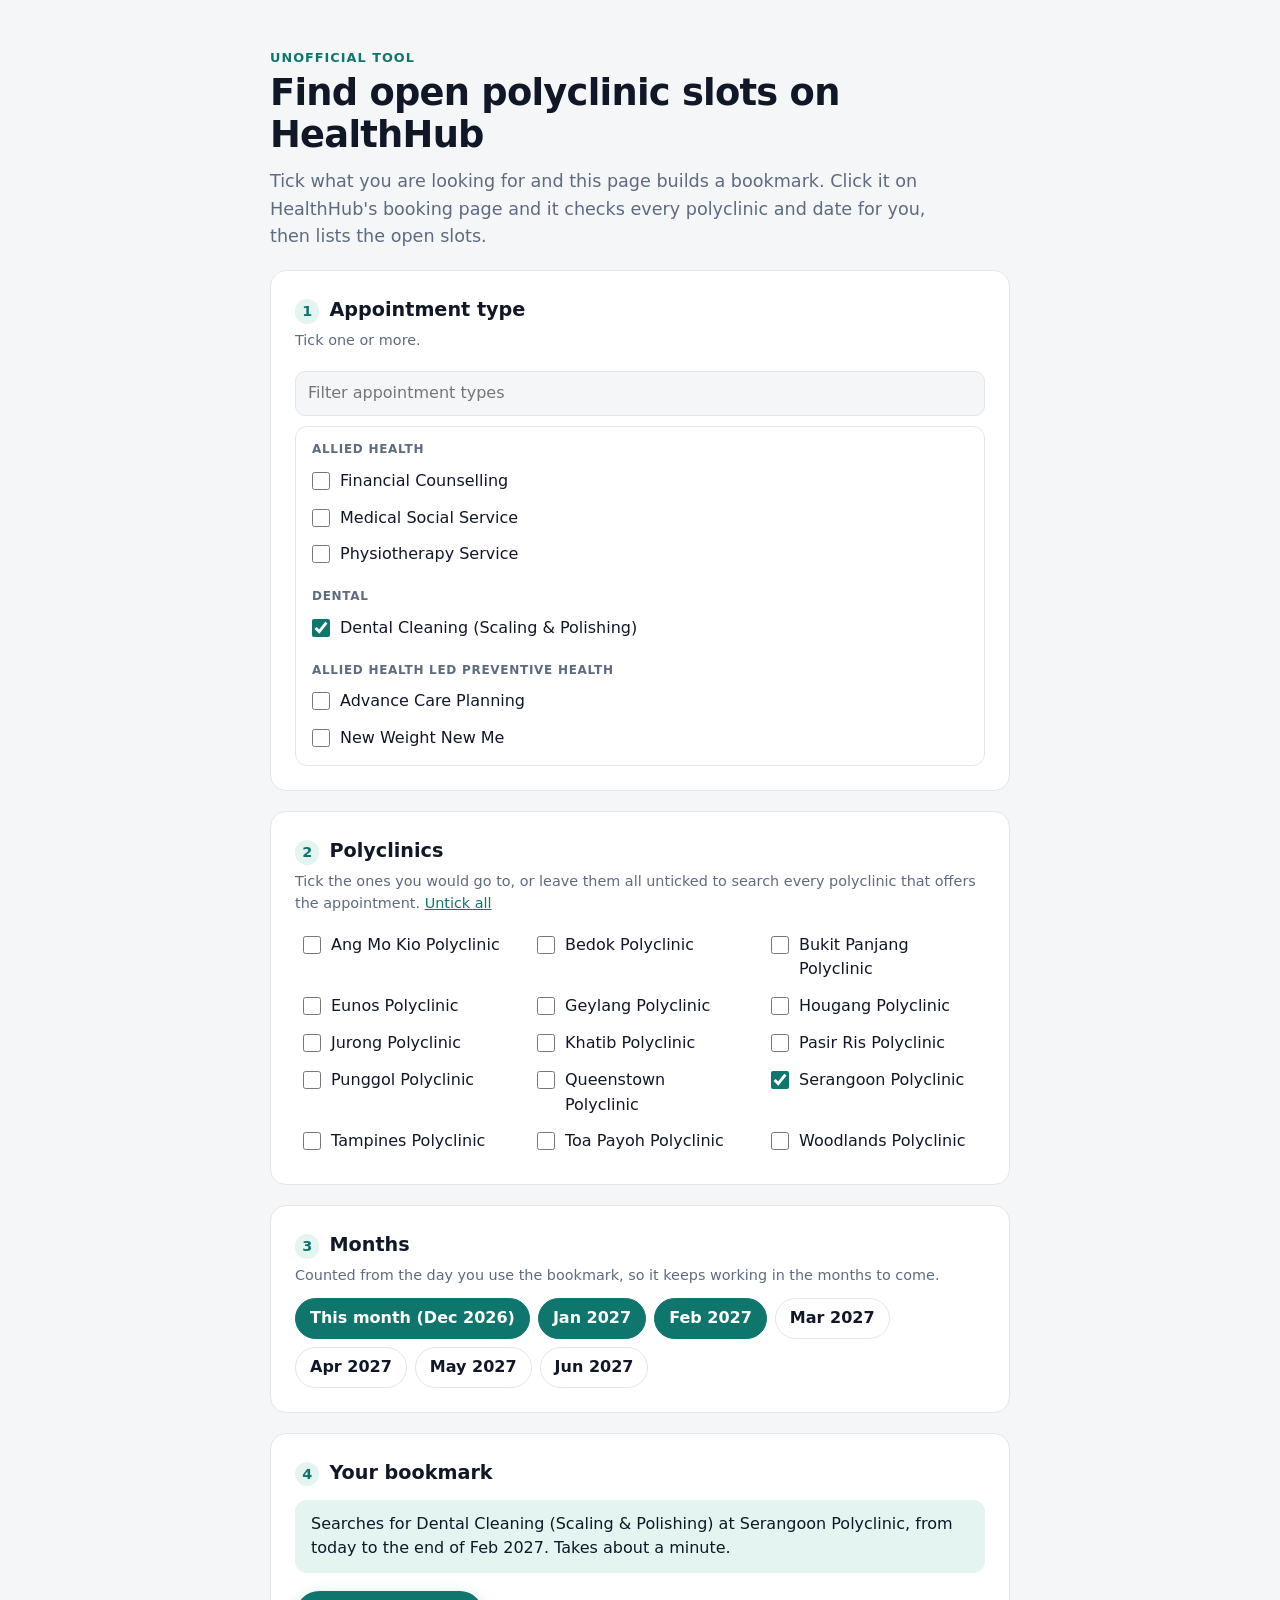
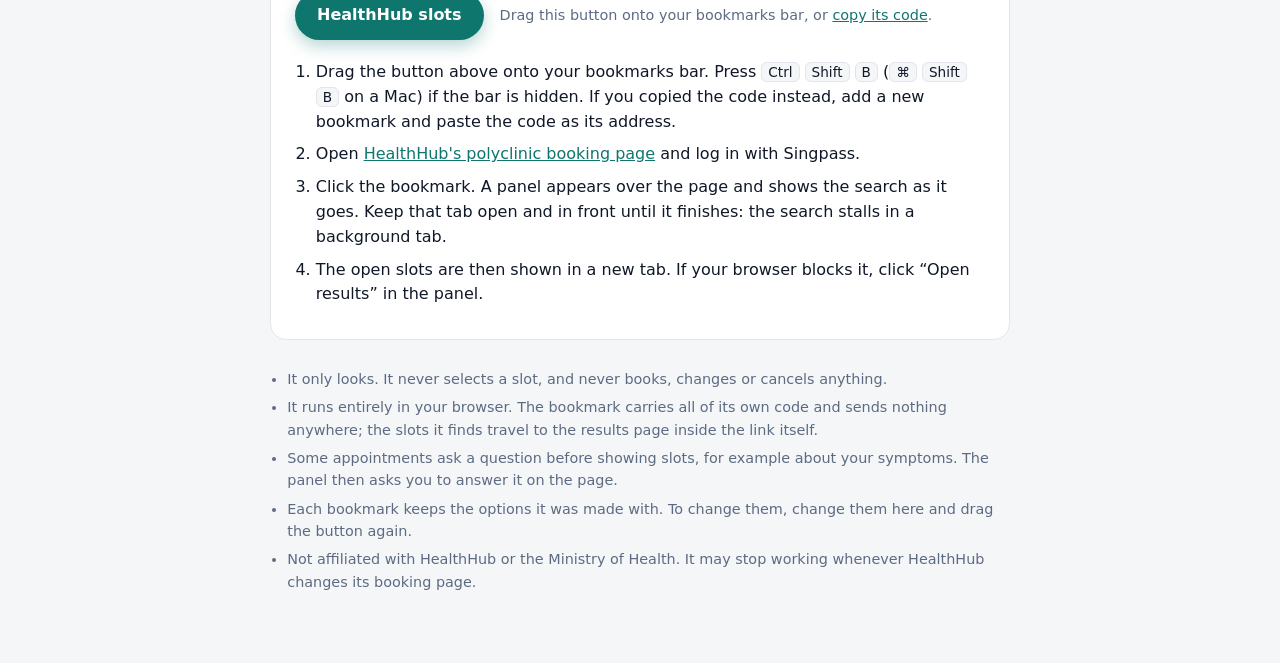
==== docs/index.html @ 545027fa "Add GitHub Pages site that builds a slot-finder bookmarklet The page in docs/ lets you tick appointm" ====
<!doctype html>
<html lang="en">
<head>
  <meta charset="utf-8">
  <meta name="viewport" content="width=device-width, initial-scale=1">
  <title>HealthHub slot finder</title>
  <meta name="description" content="Builds a bookmark that lists every open polyclinic appointment slot on HealthHub for the appointment types, polyclinics and months you pick.">
  <link rel="icon" href="data:image/svg+xml,<svg xmlns='http://www.w3.org/2000/svg' viewBox='0 0 100 100'><text y='.9em' font-size='90'>🗓️</text></svg>">
  <link rel="stylesheet" href="style.css">
</head>
<body>
  <main>
    <header>
      <p class="eyebrow">Unofficial tool</p>
      <h1>Find open polyclinic slots on HealthHub</h1>
      <p class="lede">Tick what you are looking for and this page builds a bookmark. Click it on HealthHub's booking page and it checks every polyclinic and date for you, then lists the open slots.</p>
    </header>

    <div class="steps">
      <section class="card">
        <h2>Appointment type</h2>
        <p class="hint">Tick one or more.</p>
        <input class="filter" id="type-filter" type="search" placeholder="Filter appointment types" aria-label="Filter appointment types">
        <div class="scroll" id="types"></div>
      </section>

      <section class="card">
        <h2>Polyclinics</h2>
        <p class="hint">Tick the ones you would go to, or leave them all unticked to search every polyclinic that offers the appointment.
          <button class="text-button" id="clear-locations" type="button">Untick all</button></p>
        <div class="grid" id="locations"></div>
      </section>

      <section class="card">
        <h2>Months</h2>
        <p class="hint">Counted from the day you use the bookmark, so it keeps working in the months to come.</p>
        <div class="chips" id="months"></div>
      </section>

      <section class="card">
        <h2>Your bookmark</h2>
        <p class="summary" id="summary" aria-live="polite"></p>
        <div class="bookmark">
          <a class="bookmarklet" id="bookmarklet">HealthHub slots</a>
          <span class="hint" id="bookmark-hint">Drag this button onto your bookmarks bar, or
            <button class="text-button" id="copy" type="button">copy its code</button>.</span>
        </div>
        <ol class="how">
          <li>Drag the button above onto your bookmarks bar. Press <kbd>Ctrl</kbd> <kbd>Shift</kbd> <kbd>B</kbd> (<kbd>⌘</kbd> <kbd>Shift</kbd> <kbd>B</kbd> on a Mac) if the bar is hidden. If you copied the code instead, add a new bookmark and paste the code as its address.</li>
          <li>Open <a href="https://eservices.healthhub.sg/appointments/make-new/book-polyclinic" target="_blank" rel="noopener">HealthHub's polyclinic booking page</a> and log in with Singpass.</li>
          <li>Click the bookmark. A panel appears over the page and shows the search as it goes. Keep that tab open and in front until it finishes: the search stalls in a background tab.</li>
          <li>The open slots are then shown in a new tab. If your browser blocks it, click “Open results” in the panel.</li>
        </ol>
      </section>
    </div>

    <section class="notes">
      <ul>
        <li>It only looks. It never selects a slot, and never books, changes or cancels anything.</li>
        <li>It runs entirely in your browser. The bookmark carries all of its own code and sends nothing anywhere; the slots it finds travel to the results page inside the link itself.</li>
        <li>Some appointments ask a question before showing slots, for example about your symptoms. The panel then asks you to answer it on the page.</li>
        <li>Each bookmark keeps the options it was made with. To change them, change them here and drag the button again.</li>
        <li>Not affiliated with HealthHub or the Ministry of Health. It may stop working whenever HealthHub changes its booking page.</li>
      </ul>
    </section>
  </main>

  <script src="options.js"></script>
  <script src="finder.js"></script>
  <script src="app.js"></script>
</body>
</html>
---- docs/style.css ----
:root {
  color-scheme: light dark;
  --bg: #f4f6f8;
  --surface: #fff;
  --text: #101828;
  --muted: #5d6b82;
  --line: #e1e6ed;
  --accent: #0f766e;
  --accent-soft: #e3f4f1;
  --on-accent: #fff;
  --warn-bg: #fef3c7;
  --warn-text: #78350f;
}

@media (prefers-color-scheme: dark) {
  :root {
    --bg: #0d1117;
    --surface: #161b22;
    --text: #e6edf3;
    --muted: #9aa7b8;
    --line: #2b3440;
    --accent: #2dd4bf;
    --accent-soft: #11312e;
    --on-accent: #062a26;
    --warn-bg: #3b2f0b;
    --warn-text: #fde68a;
  }
}

* {
  box-sizing: border-box;
}

[hidden] {
  display: none !important;
}

body {
  margin: 0;
  background: var(--bg);
  color: var(--text);
  font: 16px/1.55 system-ui, -apple-system, "Segoe UI", Roboto, sans-serif;
}

main {
  max-width: 780px;
  margin: 0 auto;
  padding: 48px 20px 64px;
}

a {
  color: var(--accent);
}

h1 {
  margin: 4px 0 12px;
  font-size: clamp(1.7rem, 5vw, 2.3rem);
  line-height: 1.15;
  letter-spacing: -0.02em;
}

h2 {
  margin: 0 0 4px;
  font-size: 1.2rem;
}

h3 {
  margin: 0;
  font-size: 1rem;
}

p {
  margin: 0 0 12px;
}

.eyebrow {
  margin: 0;
  color: var(--accent);
  font-size: 0.8rem;
  font-weight: 700;
  letter-spacing: 0.08em;
  text-transform: uppercase;
}

.eyebrow a {
  text-decoration: none;
}

.lede {
  max-width: 60ch;
  color: var(--muted);
  font-size: 1.1rem;
}

.hint {
  color: var(--muted);
  font-size: 0.9rem;
}

.card {
  margin-top: 20px;
  padding: 24px;
  border: 1px solid var(--line);
  border-radius: 16px;
  background: var(--surface);
}

.notice {
  margin-top: 20px;
  padding: 12px 16px;
  border-radius: 12px;
  background: var(--warn-bg);
  color: var(--warn-text);
  font-weight: 600;
}

/* --- generator ------------------------------------------------------------ */

.steps {
  counter-reset: step;
}

.steps > .card > h2::before {
  counter-increment: step;
  content: counter(step);
  display: inline-grid;
  place-items: center;
  width: 1.7em;
  height: 1.7em;
  margin-right: 10px;
  border-radius: 50%;
  background: var(--accent-soft);
  color: var(--accent);
  font-size: 0.9rem;
}

.filter {
  width: 100%;
  margin: 8px 0 10px;
  padding: 9px 12px;
  border: 1px solid var(--line);
  border-radius: 10px;
  background: var(--bg);
  color: inherit;
  font: inherit;
}

.scroll {
  max-height: 340px;
  overflow-y: auto;
  padding: 0 8px 8px;
  border: 1px solid var(--line);
  border-radius: 12px;
}

.group h3 {
  margin: 14px 8px 4px;
  color: var(--muted);
  font-size: 0.75rem;
  letter-spacing: 0.06em;
  text-transform: uppercase;
}

.grid {
  display: grid;
  grid-template-columns: repeat(auto-fill, minmax(220px, 1fr));
  gap: 0 12px;
  margin-top: 8px;
}

.option {
  display: flex;
  gap: 10px;
  align-items: flex-start;
  padding: 6px 8px;
  border-radius: 8px;
  cursor: pointer;
}

.option:hover {
  background: var(--accent-soft);
}

.option input {
  flex: none;
  width: 18px;
  height: 18px;
  margin: 3px 0 0;
  accent-color: var(--accent);
}

.chips {
  display: flex;
  flex-wrap: wrap;
  gap: 8px;
  margin-top: 12px;
}

.chip {
  padding: 7px 14px;
  border: 1px solid var(--line);
  border-radius: 999px;
  font-weight: 600;
  cursor: pointer;
}

.chip input {
  position: absolute;
  opacity: 0;
}

.chip:has(input:checked) {
  border-color: var(--accent);
  background: var(--accent);
  color: var(--on-accent);
}

.chip:has(input:focus-visible) {
  outline: 2px solid var(--accent);
  outline-offset: 2px;
}

.text-button {
  padding: 0;
  border: 0;
  background: none;
  color: var(--accent);
  font: inherit;
  font-size: 0.9rem;
  text-decoration: underline;
  cursor: pointer;
}

.summary {
  margin: 12px 0 18px;
  padding: 12px 16px;
  border-radius: 12px;
  background: var(--accent-soft);
}

.bookmark {
  display: flex;
  flex-wrap: wrap;
  gap: 12px 16px;
  align-items: center;
}

.bookmarklet {
  padding: 12px 22px;
  border-radius: 999px;
  background: var(--accent);
  color: var(--on-accent);
  font-weight: 700;
  text-decoration: none;
  cursor: grab;
  box-shadow: 0 6px 16px rgb(15 118 110 / 30%);
}

.bookmarklet:not([href]) {
  background: var(--line);
  color: var(--muted);
  box-shadow: none;
  cursor: not-allowed;
}

.how {
  margin: 20px 0 0;
  padding-left: 1.3em;
}

.how li {
  margin-bottom: 8px;
}

kbd {
  padding: 1px 6px;
  border: 1px solid var(--line);
  border-radius: 6px;
  background: var(--bg);
  font: inherit;
  font-size: 0.85em;
}

.notes {
  margin-top: 28px;
  color: var(--muted);
  font-size: 0.9rem;
}

.notes ul {
  margin: 0;
  padding-left: 1.2em;
}

.notes li {
  margin-bottom: 6px;
}

/* --- results -------------------------------------------------------------- */

.clinic {
  margin-top: 20px;
  padding-top: 16px;
  border-top: 1px solid var(--line);
}

.clinic h3 span {
  margin-left: 8px;
  color: var(--muted);
  font-size: 0.85rem;
  font-weight: 400;
}

.day {
  display: grid;
  grid-template-columns: 9.5em 1fr;
  gap: 4px 12px;
  margin-top: 10px;
}

.day time {
  padding-top: 3px;
  font-weight: 600;
}

.times {
  display: flex;
  flex-wrap: wrap;
  gap: 6px;
}

.times span {
  padding: 3px 10px;
  border-radius: 999px;
  background: var(--accent-soft);
  color: var(--accent);
  font-size: 0.9rem;
  font-weight: 600;
  white-space: nowrap;
}

.rest {
  margin: 16px 0 0;
  color: var(--muted);
  font-size: 0.9rem;
}

@media (max-width: 520px) {
  .card {
    padding: 18px;
  }

  .day {
    grid-template-columns: 1fr;
  }
}
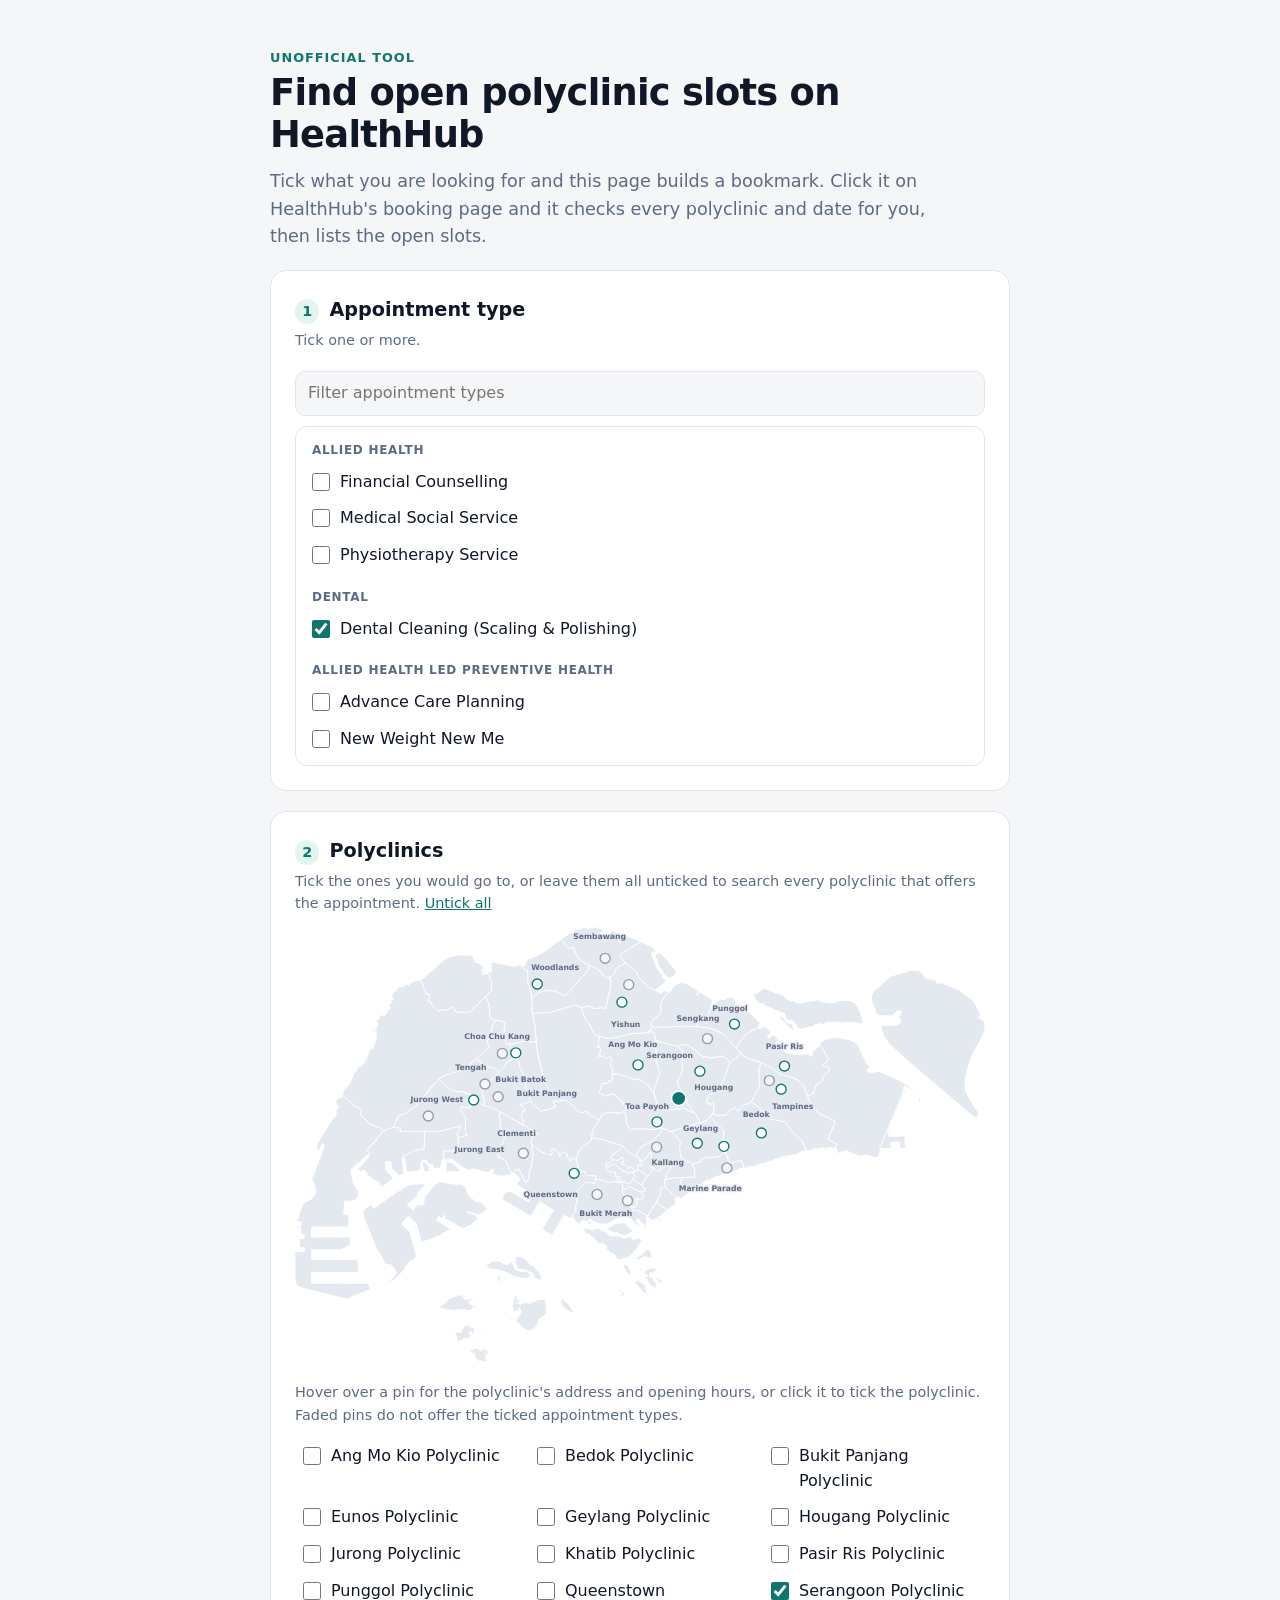
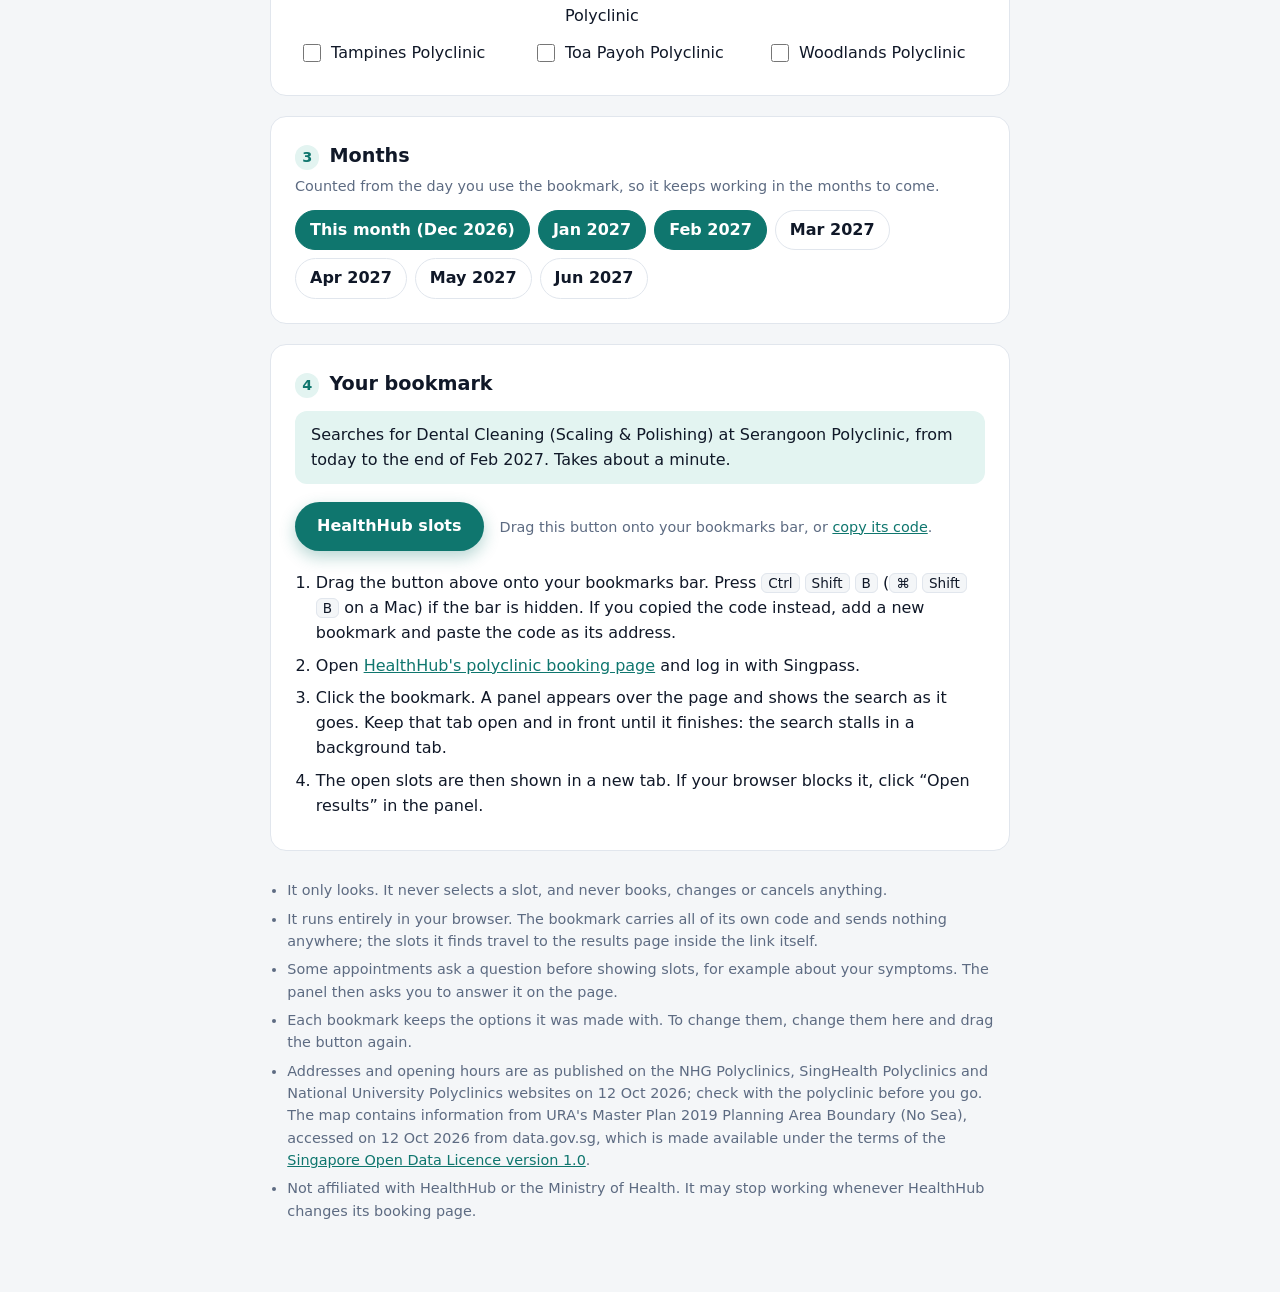
==== commit 5decd727: "Show the polyclinics on a map of Singapore's towns The Polyclinics step now has a map with a pin per" ====
--- a/docs/index.html
+++ b/docs/index.html
@@ -28,6 +28,8 @@
         <h2>Polyclinics</h2>
         <p class="hint">Tick the ones you would go to, or leave them all unticked to search every polyclinic that offers the appointment.
           <button class="text-button" id="clear-locations" type="button">Untick all</button></p>
+        <div class="map" id="map"></div>
+        <p class="hint">Hover over a pin for the polyclinic's address and opening hours, or click it to tick the polyclinic. Faded pins do not offer the ticked appointment types.</p>
         <div class="grid" id="locations"></div>
       </section>
 
@@ -60,12 +62,15 @@
         <li>It runs entirely in your browser. The bookmark carries all of its own code and sends nothing anywhere; the slots it finds travel to the results page inside the link itself.</li>
         <li>Some appointments ask a question before showing slots, for example about your symptoms. The panel then asks you to answer it on the page.</li>
         <li>Each bookmark keeps the options it was made with. To change them, change them here and drag the button again.</li>
+        <li>Addresses and opening hours are as published on the NHG Polyclinics, SingHealth Polyclinics and National University Polyclinics websites on 12 Oct 2026; check with the polyclinic before you go. The map contains information from URA's Master Plan 2019 Planning Area Boundary (No Sea), accessed on 12 Oct 2026 from data.gov.sg, which is made available under the terms of the <a href="https://data.gov.sg/open-data-licence">Singapore Open Data Licence version 1.0</a>.</li>
         <li>Not affiliated with HealthHub or the Ministry of Health. It may stop working whenever HealthHub changes its booking page.</li>
       </ul>
     </section>
   </main>
 
   <script src="options.js"></script>
+  <script src="polyclinics.js"></script>
+  <script src="sgmap.js"></script>
   <script src="finder.js"></script>
   <script src="app.js"></script>
 </body>
--- a/docs/style.css
+++ b/docs/style.css
@@ -7,6 +7,7 @@
   --line: #e1e6ed;
   --accent: #0f766e;
   --accent-soft: #e3f4f1;
+  --land: #e4e9ef;
   --on-accent: #fff;
   --warn-bg: #fef3c7;
   --warn-text: #78350f;
@@ -21,6 +22,7 @@
     --line: #2b3440;
     --accent: #2dd4bf;
     --accent-soft: #11312e;
+    --land: #252d38;
     --on-accent: #062a26;
     --warn-bg: #3b2f0b;
     --warn-text: #fde68a;
@@ -169,6 +171,7 @@
 }
 
 .option {
+  position: relative;
   display: flex;
   gap: 10px;
   align-items: flex-start;
@@ -181,12 +184,155 @@
   background: var(--accent-soft);
 }
 
+.option:has(input:disabled) {
+  color: var(--muted);
+  cursor: default;
+}
+
+/* The "!" beside an option; its label doubles as the tooltip. */
+.info {
+  flex: none;
+  width: 20px;
+  height: 20px;
+  margin-top: 2px;
+  padding: 0;
+  border: 0;
+  border-radius: 50%;
+  background: var(--warn-bg);
+  color: var(--warn-text);
+  font: inherit;
+  font-size: 0.8rem;
+  font-weight: 700;
+  line-height: 20px;
+  cursor: help;
+}
+
+.info::after {
+  content: attr(aria-label);
+  position: absolute;
+  top: 100%;
+  right: 8px;
+  left: 36px;
+  z-index: 1;
+  display: none;
+  padding: 8px 12px;
+  border-radius: 8px;
+  background: var(--text);
+  color: var(--surface);
+  font-size: 0.85rem;
+  font-weight: 400;
+  line-height: 1.4;
+  text-align: left;
+}
+
+.info:hover::after,
+.info:focus::after {
+  display: block;
+}
+
 .option input {
   flex: none;
   width: 18px;
   height: 18px;
   margin: 3px 0 0;
   accent-color: var(--accent);
+}
+
+.map {
+  position: relative;
+  margin: 12px 0 8px;
+}
+
+.map svg {
+  display: block;
+  width: 100%;
+  height: auto;
+}
+
+.towns path {
+  fill: var(--land);
+  stroke: var(--surface);
+  stroke-linejoin: round;
+}
+
+.towns path.current {
+  fill: color-mix(in srgb, var(--accent) 30%, var(--land));
+}
+
+.town-names text {
+  fill: var(--muted);
+  font-size: 8.5px;
+  font-weight: 600;
+  text-anchor: middle;
+  paint-order: stroke;
+  stroke: var(--land);
+  stroke-width: 2.5px;
+  pointer-events: none;
+}
+
+.pin {
+  r: 5.5px;
+  fill: var(--surface);
+  stroke: var(--muted);
+  stroke-width: 1.5;
+  opacity: 0.6;
+  outline: none;
+}
+
+.pin.offered {
+  stroke: var(--accent);
+  opacity: 1;
+  cursor: pointer;
+}
+
+.pin.ticked {
+  r: 8px;
+  fill: var(--accent);
+  stroke: var(--surface);
+  stroke-width: 2;
+}
+
+.pin:hover,
+.pin:focus-visible {
+  stroke: var(--text);
+  stroke-width: 2.5;
+}
+
+.map-details {
+  --shift-x: -50%;
+  --shift-y: calc(-100% - 14px);
+  position: absolute;
+  top: var(--pin-y);
+  left: var(--pin-x);
+  z-index: 2;
+  display: grid;
+  gap: 2px;
+  width: max-content;
+  max-width: min(300px, 78vw);
+  padding: 10px 12px;
+  border-radius: 10px;
+  background: var(--text);
+  color: var(--surface);
+  font-size: 0.82rem;
+  line-height: 1.35;
+  pointer-events: none;
+  transform: translate(var(--shift-x), var(--shift-y));
+}
+
+.map-details.opens-right {
+  --shift-x: -16px;
+}
+
+.map-details.opens-left {
+  --shift-x: calc(-100% + 16px);
+}
+
+.map-details.opens-down {
+  --shift-y: 14px;
+}
+
+.map-details strong {
+  font-size: 0.9rem;
 }
 
 .chips {
@@ -346,6 +492,23 @@
 }
 
 @media (max-width: 520px) {
+  .town-names {
+    display: none;
+  }
+
+  .map-details[class] {
+    --shift-x: -50%;
+    left: 50%;
+  }
+
+  .pin {
+    r: 8px;
+  }
+
+  .pin.ticked {
+    r: 12px;
+  }
+
   .card {
     padding: 18px;
   }
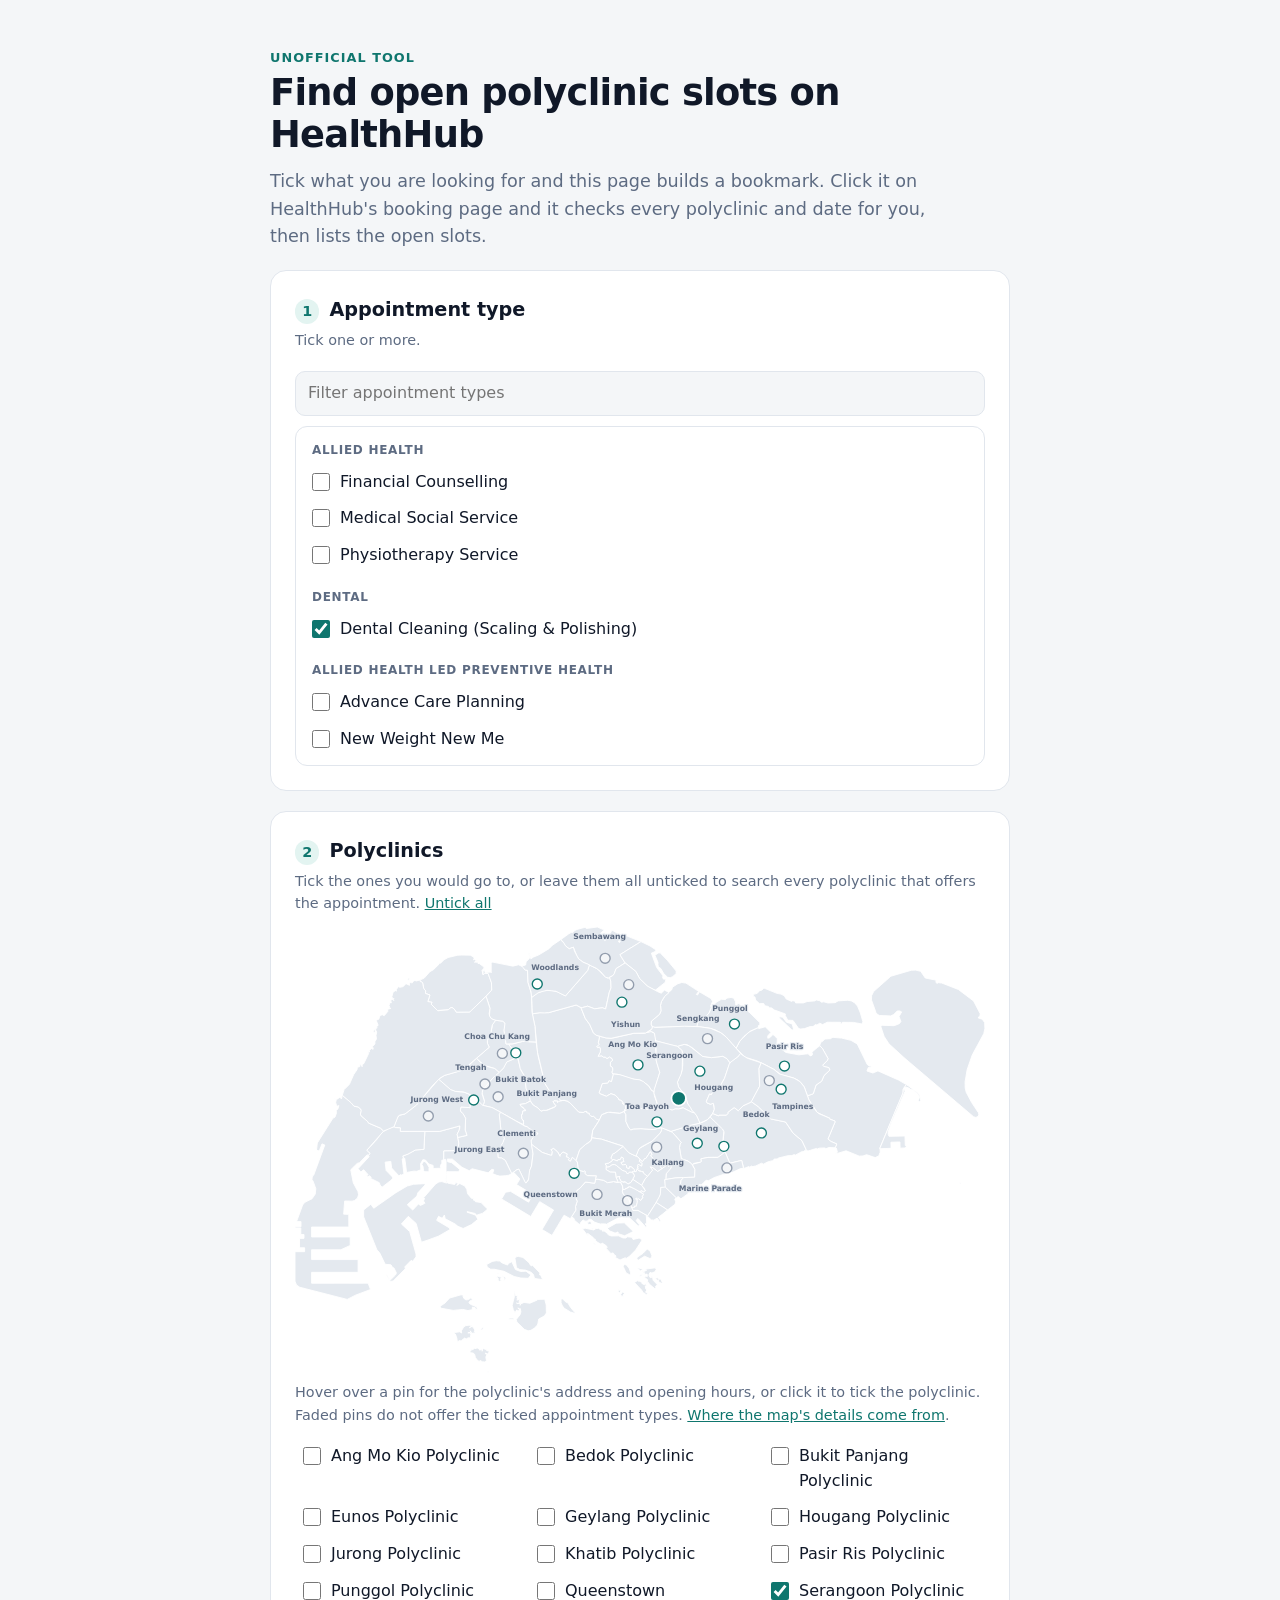
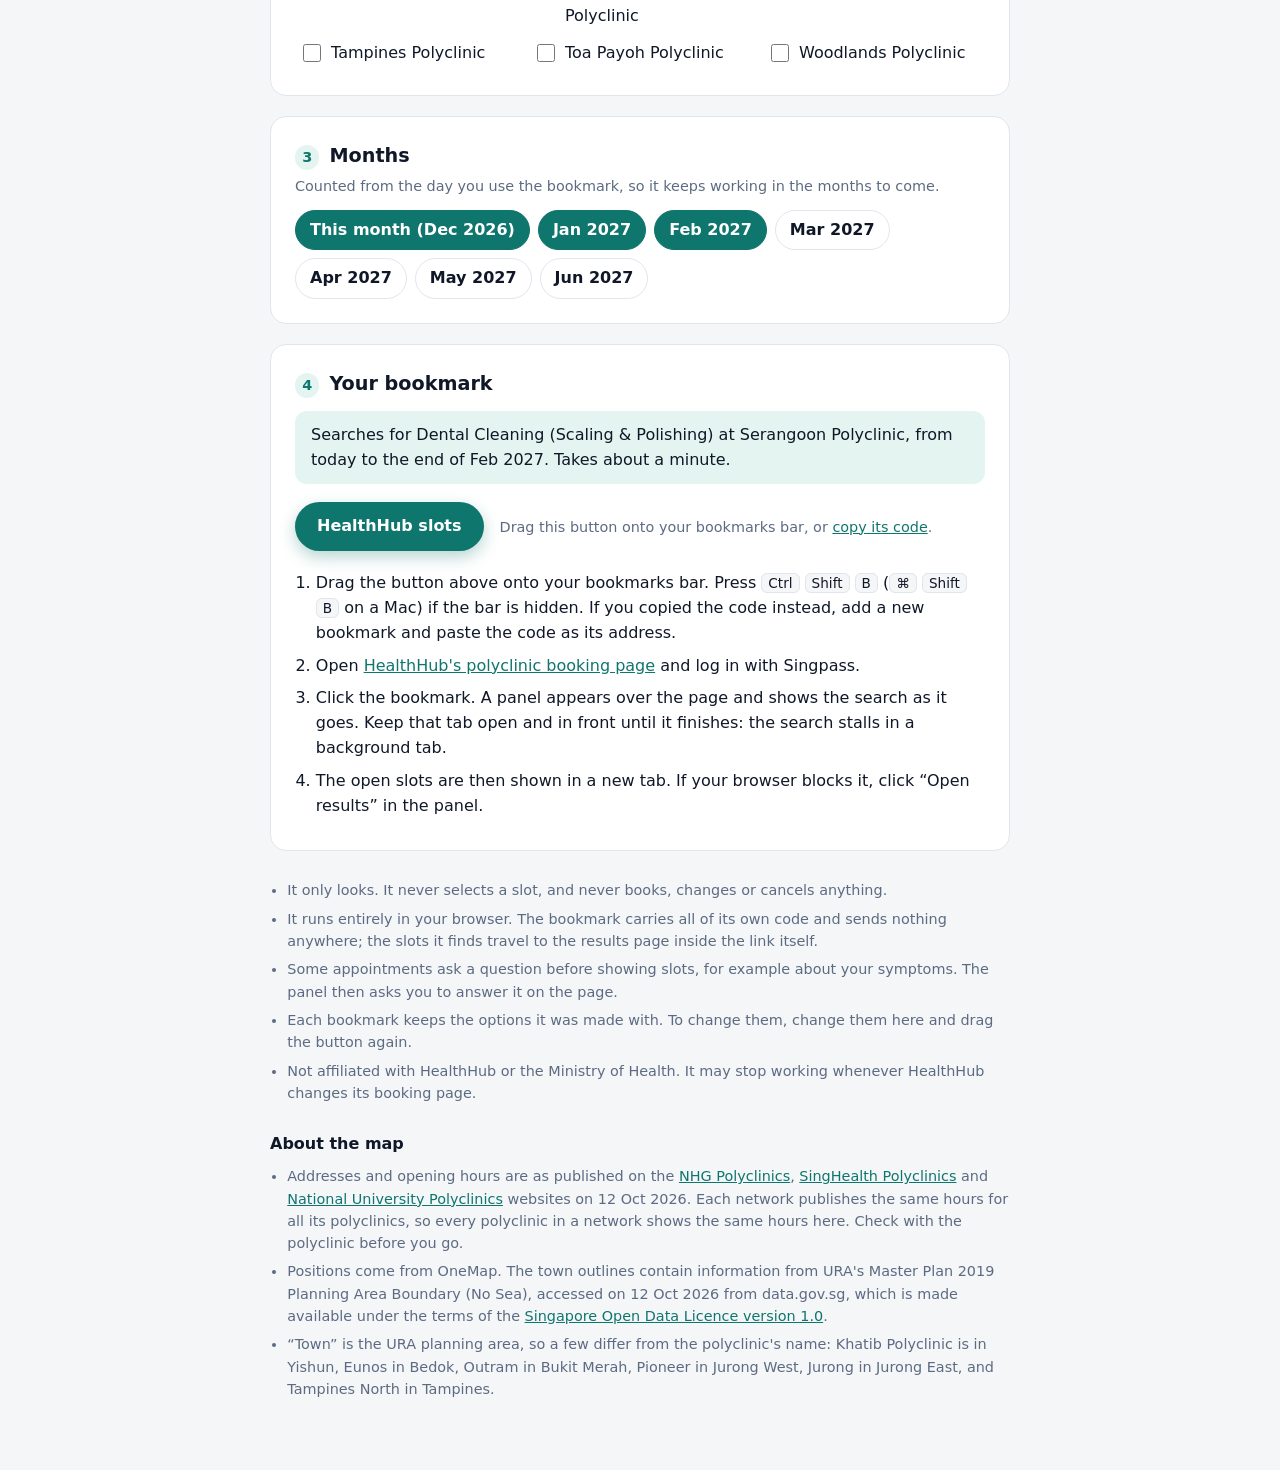
==== commit 6660e713: "Give the map's sources their own section and link to it from the map Co-Authored-By: Claude Opus 5.5" ====
--- a/docs/index.html
+++ b/docs/index.html
@@ -29,7 +29,7 @@
         <p class="hint">Tick the ones you would go to, or leave them all unticked to search every polyclinic that offers the appointment.
           <button class="text-button" id="clear-locations" type="button">Untick all</button></p>
         <div class="map" id="map"></div>
-        <p class="hint">Hover over a pin for the polyclinic's address and opening hours, or click it to tick the polyclinic. Faded pins do not offer the ticked appointment types.</p>
+        <p class="hint">Hover over a pin for the polyclinic's address and opening hours, or click it to tick the polyclinic. Faded pins do not offer the ticked appointment types. <a href="#map-notes">Where the map's details come from</a>.</p>
         <div class="grid" id="locations"></div>
       </section>
 
@@ -62,8 +62,16 @@
         <li>It runs entirely in your browser. The bookmark carries all of its own code and sends nothing anywhere; the slots it finds travel to the results page inside the link itself.</li>
         <li>Some appointments ask a question before showing slots, for example about your symptoms. The panel then asks you to answer it on the page.</li>
         <li>Each bookmark keeps the options it was made with. To change them, change them here and drag the button again.</li>
-        <li>Addresses and opening hours are as published on the NHG Polyclinics, SingHealth Polyclinics and National University Polyclinics websites on 12 Oct 2026; check with the polyclinic before you go. The map contains information from URA's Master Plan 2019 Planning Area Boundary (No Sea), accessed on 12 Oct 2026 from data.gov.sg, which is made available under the terms of the <a href="https://data.gov.sg/open-data-licence">Singapore Open Data Licence version 1.0</a>.</li>
         <li>Not affiliated with HealthHub or the Ministry of Health. It may stop working whenever HealthHub changes its booking page.</li>
+      </ul>
+    </section>
+
+    <section class="notes" id="map-notes">
+      <h2>About the map</h2>
+      <ul>
+        <li>Addresses and opening hours are as published on the <a href="https://www.nhghealth.com.sg/" target="_blank" rel="noopener">NHG Polyclinics</a>, <a href="https://polyclinic.singhealth.com.sg/our-polyclinics" target="_blank" rel="noopener">SingHealth Polyclinics</a> and <a href="https://www.nup.com.sg/our-clinics" target="_blank" rel="noopener">National University Polyclinics</a> websites on 12 Oct 2026. Each network publishes the same hours for all its polyclinics, so every polyclinic in a network shows the same hours here. Check with the polyclinic before you go.</li>
+        <li>Positions come from OneMap. The town outlines contain information from URA's Master Plan 2019 Planning Area Boundary (No Sea), accessed on 12 Oct 2026 from data.gov.sg, which is made available under the terms of the <a href="https://data.gov.sg/open-data-licence" target="_blank" rel="noopener">Singapore Open Data Licence version 1.0</a>.</li>
+        <li>“Town” is the URA planning area, so a few differ from the polyclinic's name: Khatib Polyclinic is in Yishun, Eunos in Bedok, Outram in Bukit Merah, Pioneer in Jurong West, Jurong in Jurong East, and Tampines North in Tampines.</li>
       </ul>
     </section>
   </main>
--- a/docs/style.css
+++ b/docs/style.css
@@ -433,6 +433,12 @@
   font-size: 0.9rem;
 }
 
+.notes h2 {
+  margin-bottom: 8px;
+  color: var(--text);
+  font-size: 1rem;
+}
+
 .notes ul {
   margin: 0;
   padding-left: 1.2em;
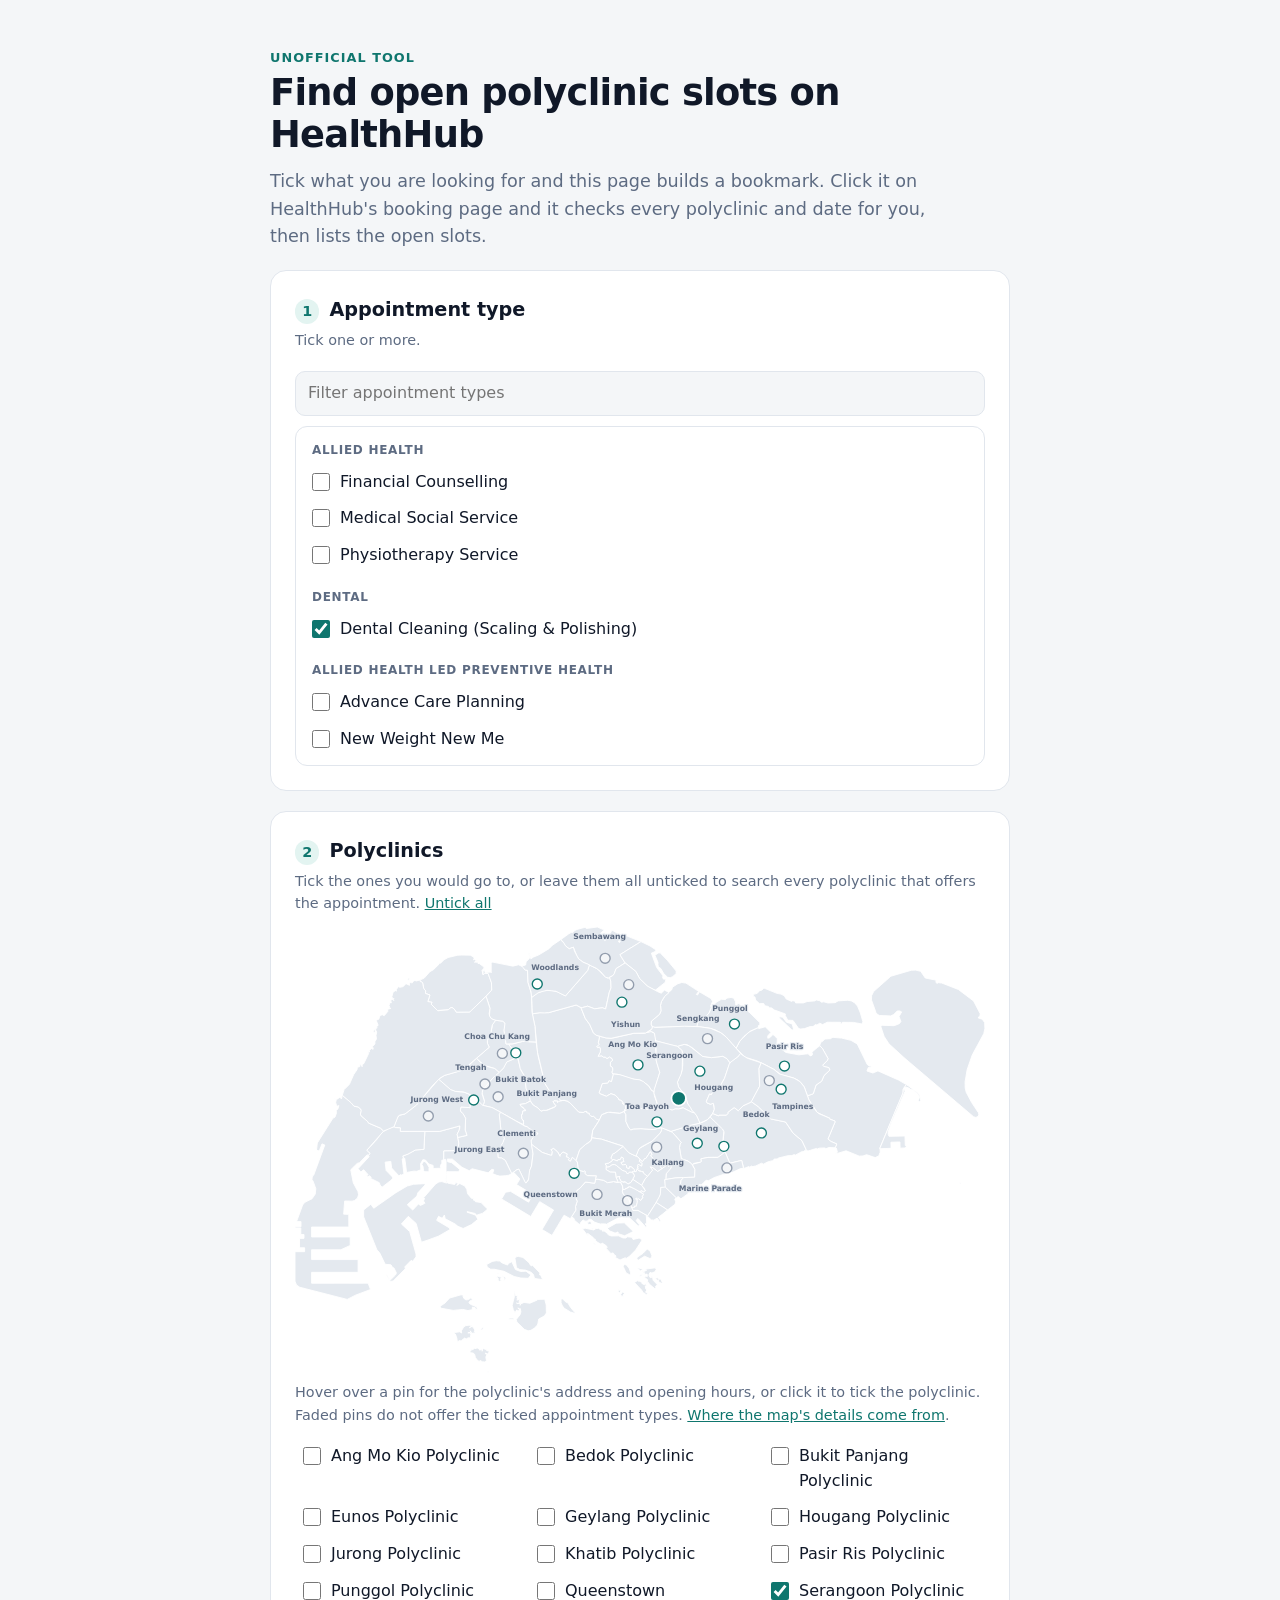
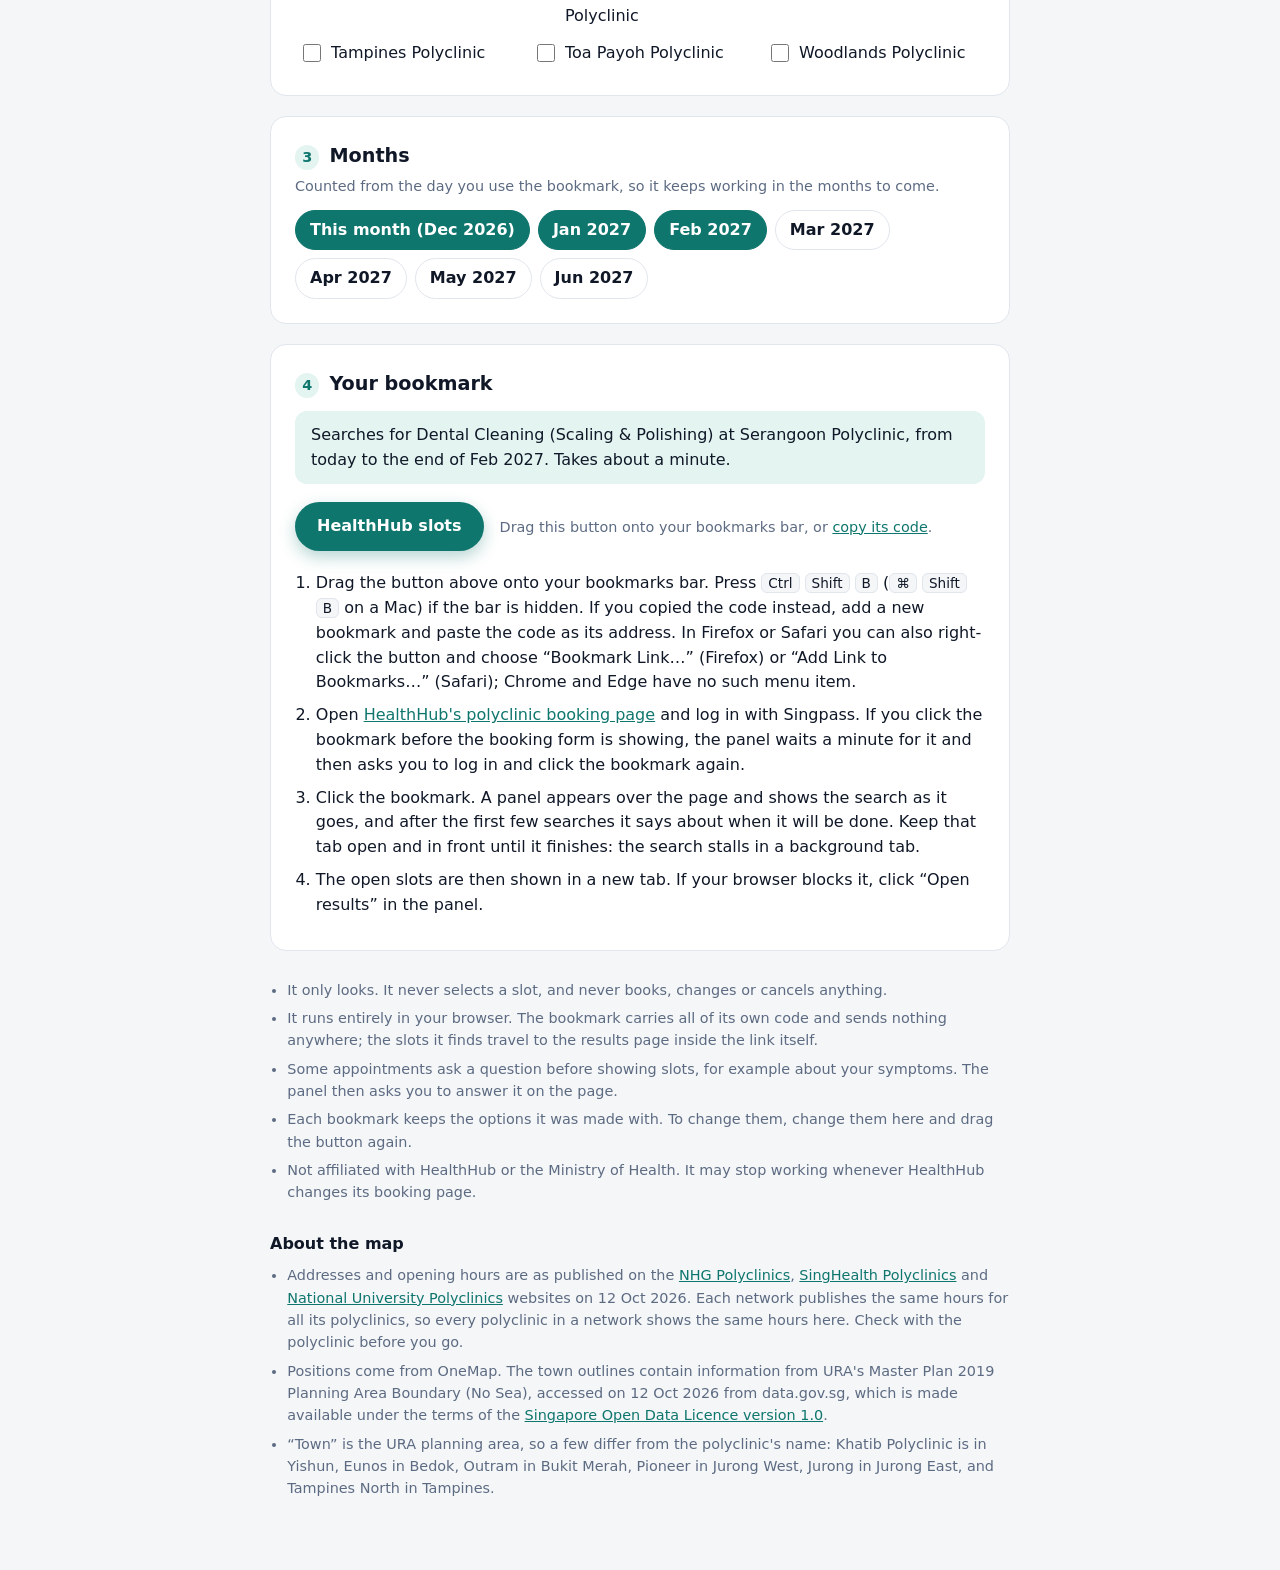
==== commit b6c71082: "Estimate the finishing time, wait a minute for the login, add a README After the first three slot se" ====
--- a/docs/index.html
+++ b/docs/index.html
@@ -48,9 +48,9 @@
             <button class="text-button" id="copy" type="button">copy its code</button>.</span>
         </div>
         <ol class="how">
-          <li>Drag the button above onto your bookmarks bar. Press <kbd>Ctrl</kbd> <kbd>Shift</kbd> <kbd>B</kbd> (<kbd>⌘</kbd> <kbd>Shift</kbd> <kbd>B</kbd> on a Mac) if the bar is hidden. If you copied the code instead, add a new bookmark and paste the code as its address.</li>
-          <li>Open <a href="https://eservices.healthhub.sg/appointments/make-new/book-polyclinic" target="_blank" rel="noopener">HealthHub's polyclinic booking page</a> and log in with Singpass.</li>
-          <li>Click the bookmark. A panel appears over the page and shows the search as it goes. Keep that tab open and in front until it finishes: the search stalls in a background tab.</li>
+          <li>Drag the button above onto your bookmarks bar. Press <kbd>Ctrl</kbd> <kbd>Shift</kbd> <kbd>B</kbd> (<kbd>⌘</kbd> <kbd>Shift</kbd> <kbd>B</kbd> on a Mac) if the bar is hidden. If you copied the code instead, add a new bookmark and paste the code as its address. In Firefox or Safari you can also right-click the button and choose “Bookmark Link…” (Firefox) or “Add Link to Bookmarks…” (Safari); Chrome and Edge have no such menu item.</li>
+          <li>Open <a href="https://eservices.healthhub.sg/appointments/make-new/book-polyclinic" target="_blank" rel="noopener">HealthHub's polyclinic booking page</a> and log in with Singpass. If you click the bookmark before the booking form is showing, the panel waits a minute for it and then asks you to log in and click the bookmark again.</li>
+          <li>Click the bookmark. A panel appears over the page and shows the search as it goes, and after the first few searches it says about when it will be done. Keep that tab open and in front until it finishes: the search stalls in a background tab.</li>
           <li>The open slots are then shown in a new tab. If your browser blocks it, click “Open results” in the panel.</li>
         </ol>
       </section>
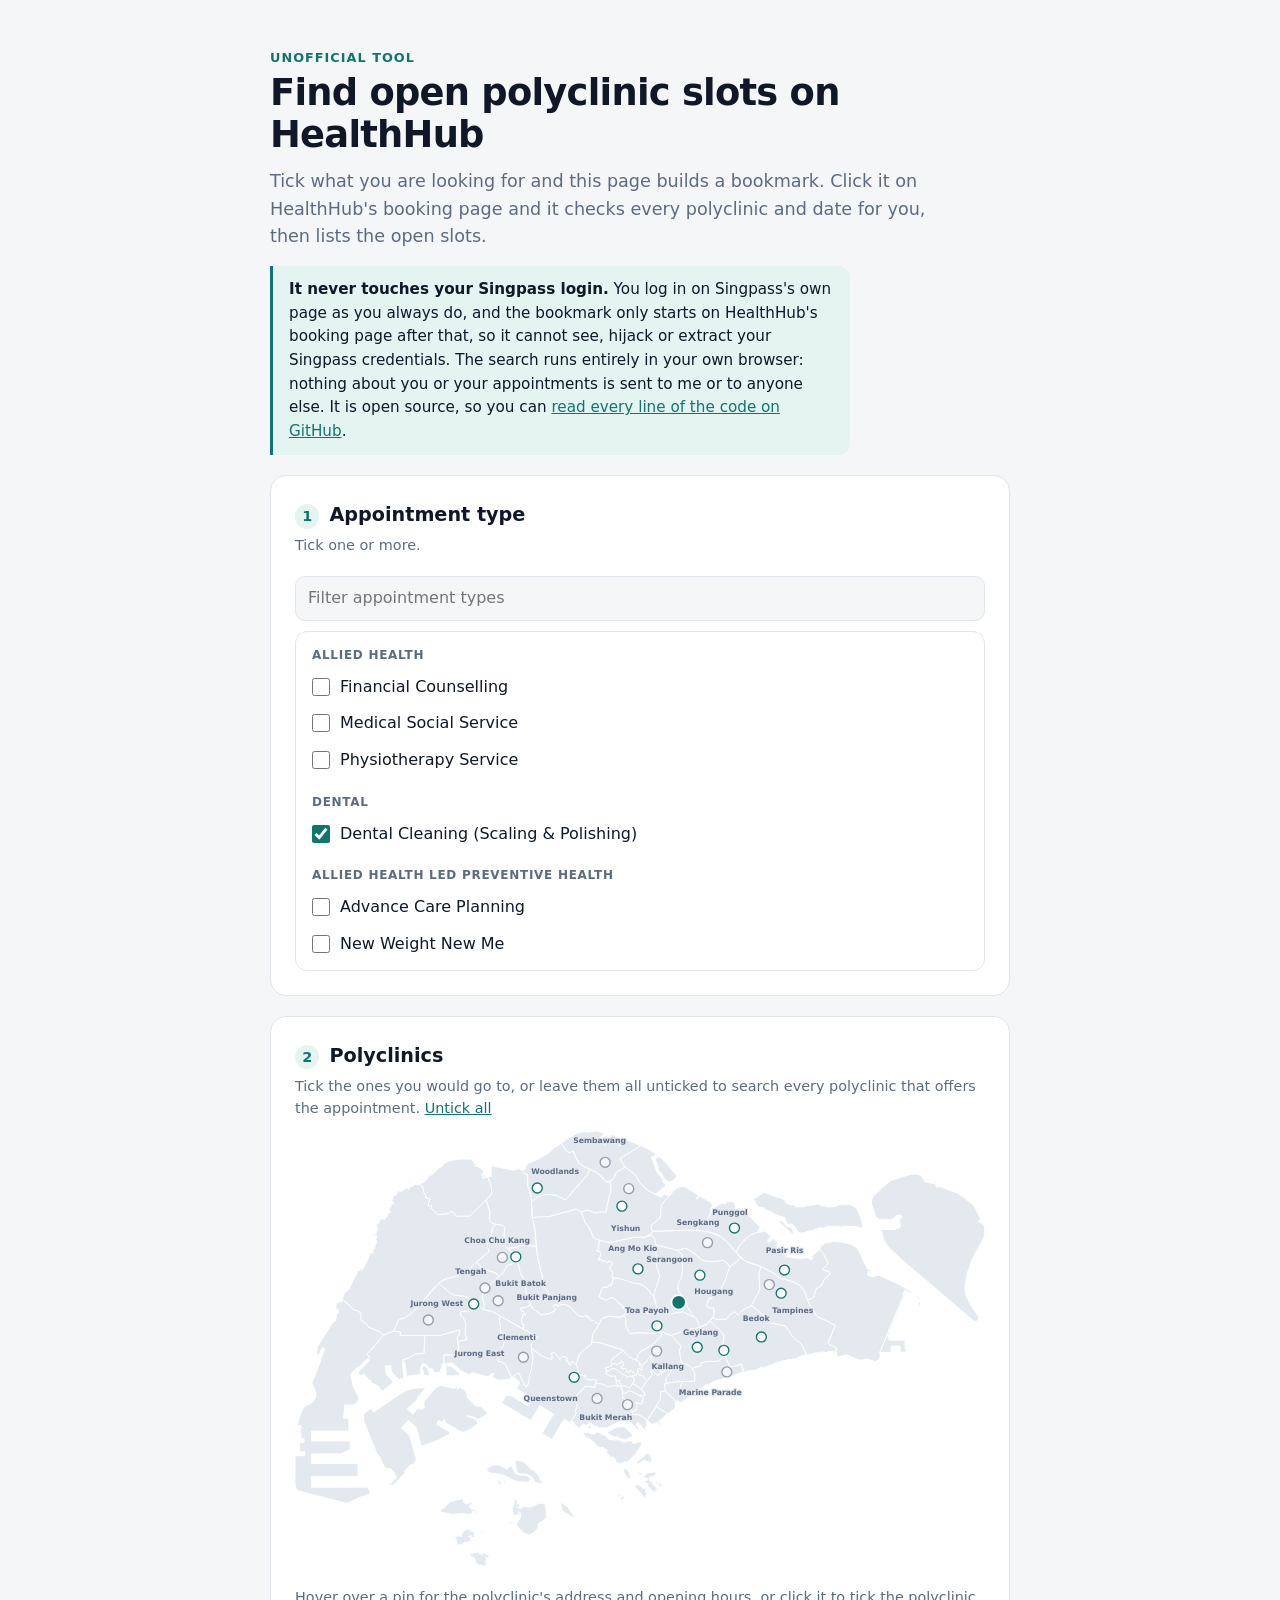
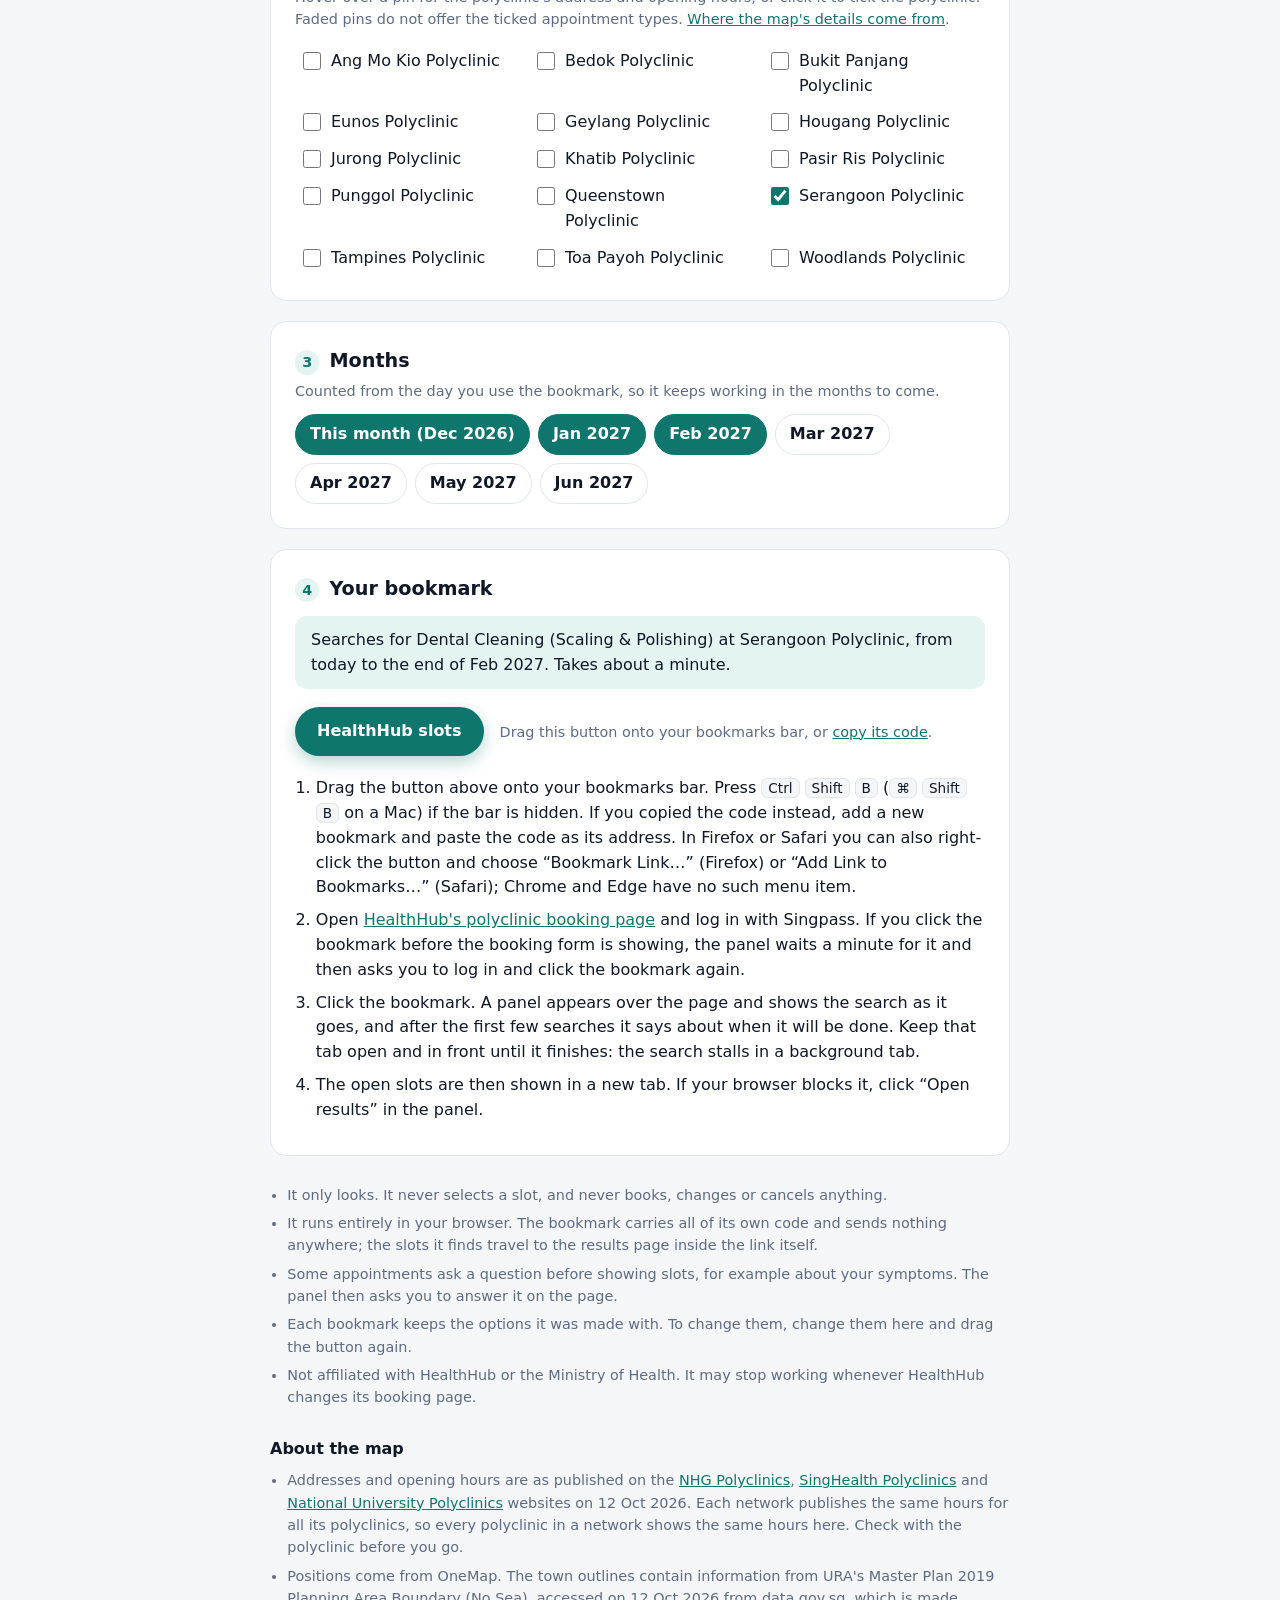
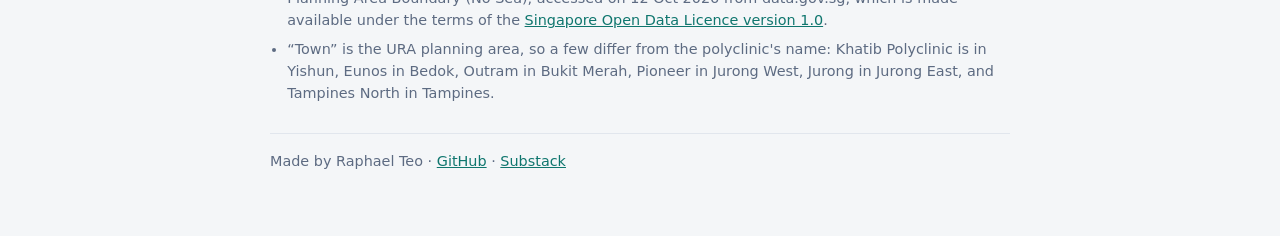
==== commit 7152718d: "Reassure about Singpass in the header, link to GitHub and Substack Co-Authored-By: Claude Opus 5.5 <" ====
--- a/docs/index.html
+++ b/docs/index.html
@@ -14,6 +14,7 @@
       <p class="eyebrow">Unofficial tool</p>
       <h1>Find open polyclinic slots on HealthHub</h1>
       <p class="lede">Tick what you are looking for and this page builds a bookmark. Click it on HealthHub's booking page and it checks every polyclinic and date for you, then lists the open slots.</p>
+      <p class="assurance"><strong>It never touches your Singpass login.</strong> You log in on Singpass's own page as you always do, and the bookmark only starts on HealthHub's booking page after that, so it cannot see, hijack or extract your Singpass credentials. The search runs entirely in your own browser: nothing about you or your appointments is sent to me or to anyone else. It is open source, so you can <a href="https://github.com/RaphaelTeo/healthhub-appt-finder" target="_blank" rel="noopener">read every line of the code on GitHub</a>.</p>
     </header>
 
     <div class="steps">
@@ -74,6 +75,12 @@
         <li>“Town” is the URA planning area, so a few differ from the polyclinic's name: Khatib Polyclinic is in Yishun, Eunos in Bedok, Outram in Bukit Merah, Pioneer in Jurong West, Jurong in Jurong East, and Tampines North in Tampines.</li>
       </ul>
     </section>
+
+    <footer>
+      Made by Raphael Teo ·
+      <a href="https://github.com/RaphaelTeo" target="_blank" rel="noopener">GitHub</a> ·
+      <a href="https://raphaelteo.substack.com/" target="_blank" rel="noopener">Substack</a>
+    </footer>
   </main>
 
   <script src="options.js"></script>
--- a/docs/style.css
+++ b/docs/style.css
@@ -92,6 +92,16 @@
   max-width: 60ch;
   color: var(--muted);
   font-size: 1.1rem;
+}
+
+.assurance {
+  max-width: 60ch;
+  margin-top: 16px;
+  padding: 12px 16px;
+  border-left: 3px solid var(--accent);
+  border-radius: 0 12px 12px 0;
+  background: var(--accent-soft);
+  font-size: 0.95rem;
 }
 
 .hint {
@@ -448,6 +458,14 @@
   margin-bottom: 6px;
 }
 
+footer {
+  margin-top: 28px;
+  padding-top: 16px;
+  border-top: 1px solid var(--line);
+  color: var(--muted);
+  font-size: 0.9rem;
+}
+
 /* --- results -------------------------------------------------------------- */
 
 .clinic {
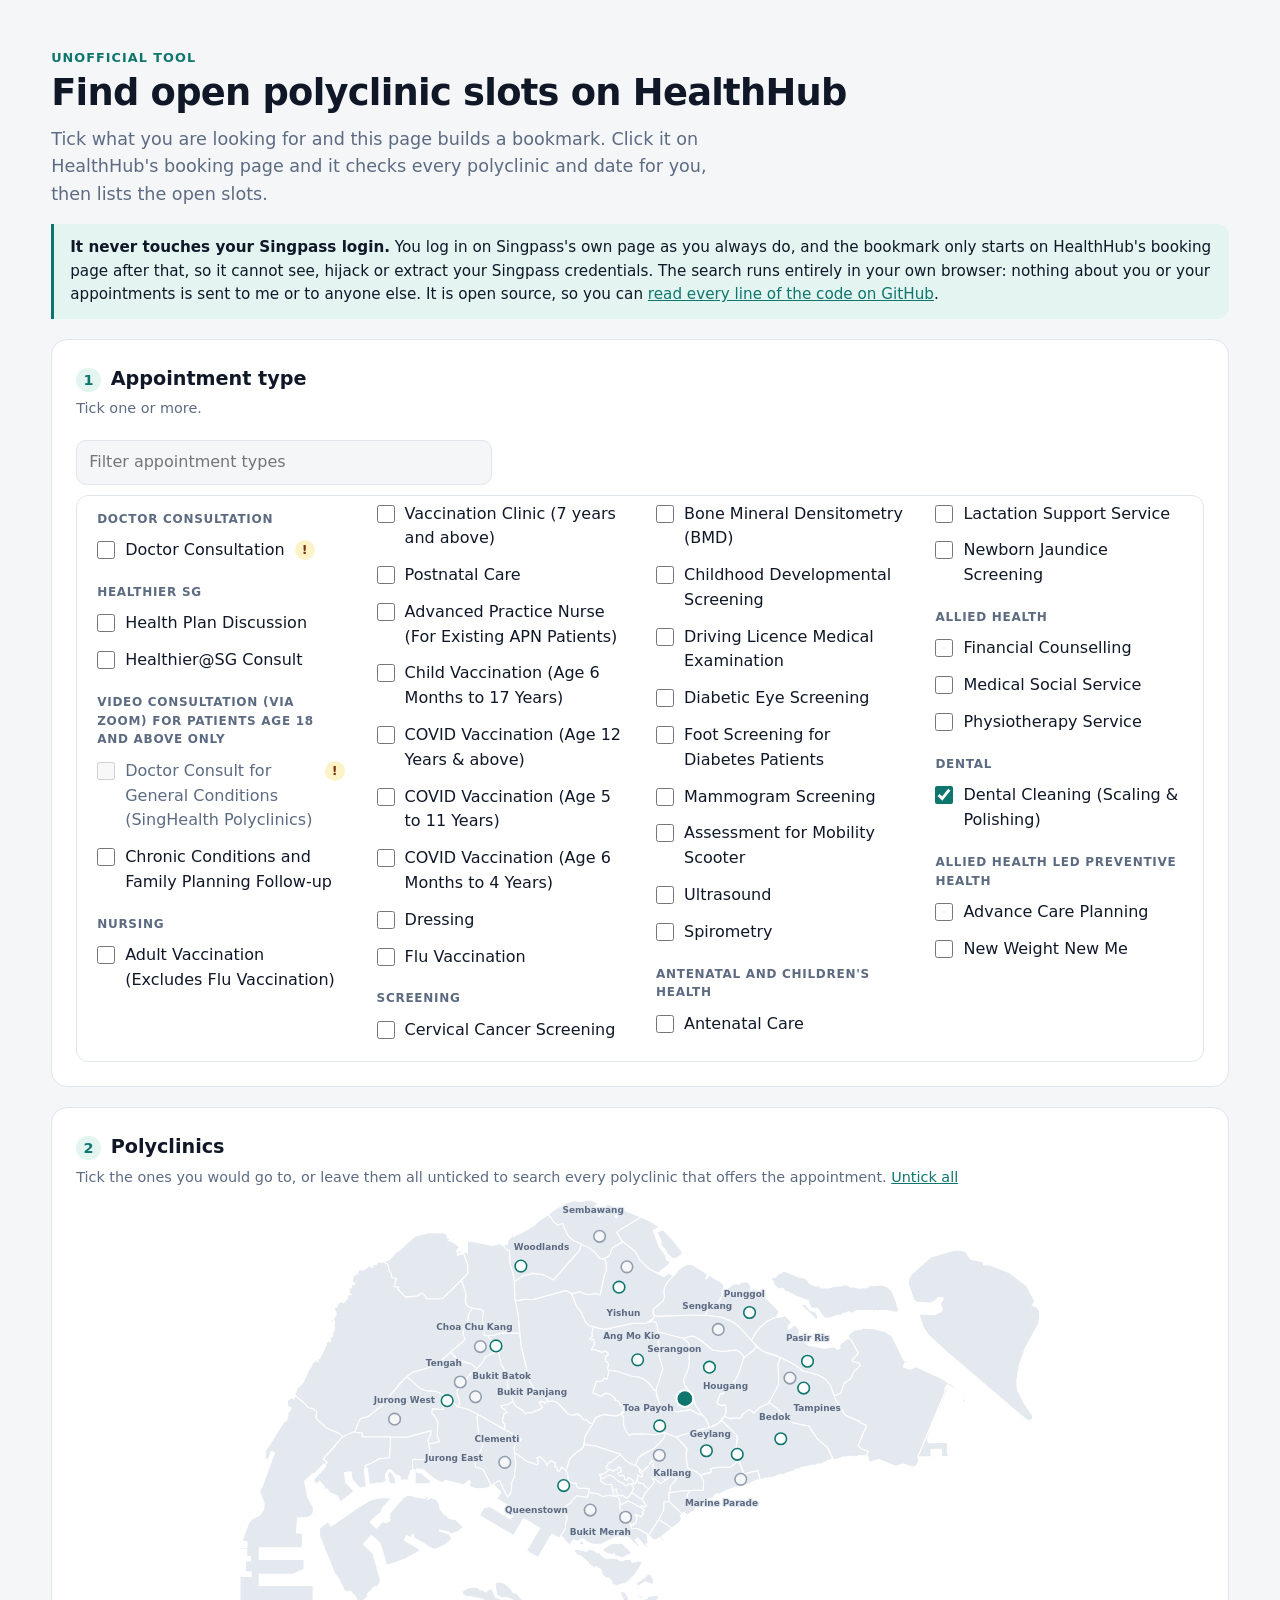
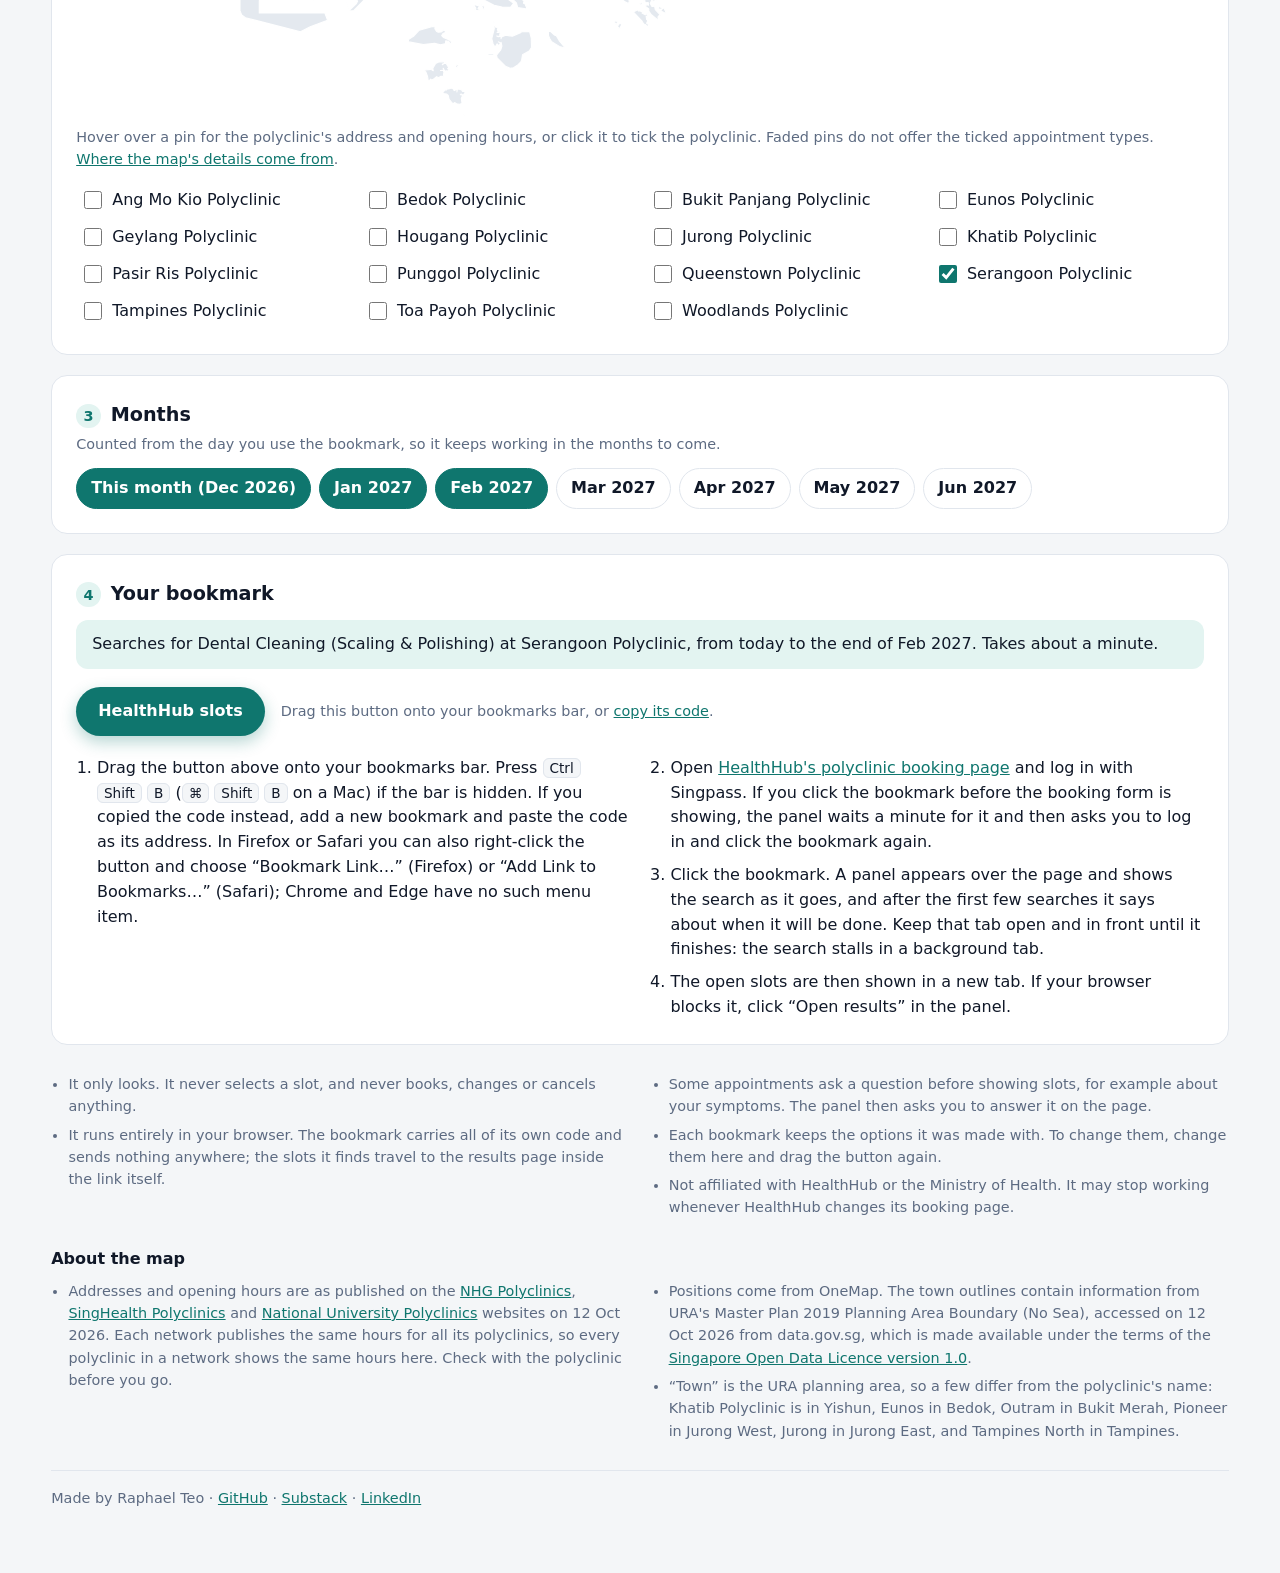
==== commit 6531ec2b: "Link to LinkedIn in the footer Co-Authored-By: Claude Opus 5.5 <noreply@anthropic.com>" ====
--- a/docs/index.html
+++ b/docs/index.html
@@ -79,7 +79,8 @@
     <footer>
       Made by Raphael Teo ·
       <a href="https://github.com/RaphaelTeo" target="_blank" rel="noopener">GitHub</a> ·
-      <a href="https://raphaelteo.substack.com/" target="_blank" rel="noopener">Substack</a>
+      <a href="https://raphaelteo.substack.com/" target="_blank" rel="noopener">Substack</a> ·
+      <a href="https://www.linkedin.com/in/raphaelteo/" target="_blank" rel="noopener">LinkedIn</a>
     </footer>
   </main>
 
--- a/docs/style.css
+++ b/docs/style.css
@@ -33,6 +33,11 @@
   box-sizing: border-box;
 }
 
+/* Text grows a little on large monitors, and everything sized in rem with it. */
+html {
+  font-size: clamp(100%, 0.875rem + 0.14vw, 112.5%);
+}
+
 [hidden] {
   display: none !important;
 }
@@ -41,7 +46,7 @@
   margin: 0;
   background: var(--bg);
   color: var(--text);
-  font: 16px/1.55 system-ui, -apple-system, "Segoe UI", Roboto, sans-serif;
+  font: 1rem/1.55 system-ui, -apple-system, "Segoe UI", Roboto, sans-serif;
 }
 
 main {
@@ -452,10 +457,13 @@
 .notes ul {
   margin: 0;
   padding-left: 1.2em;
+  columns: 2 26rem;
+  column-gap: 40px;
 }
 
 .notes li {
   margin-bottom: 6px;
+  break-inside: avoid;
 }
 
 footer {
@@ -467,6 +475,13 @@
 }
 
 /* --- results -------------------------------------------------------------- */
+
+/* Polyclinics sit side by side where the window has room for them. */
+.clinics {
+  display: grid;
+  grid-template-columns: repeat(auto-fit, minmax(min(100%, 30rem), 1fr));
+  column-gap: 32px;
+}
 
 .clinic {
   margin-top: 20px;
@@ -541,3 +556,58 @@
     grid-template-columns: 1fr;
   }
 }
+
+/* --- wide windows --------------------------------------------------------- */
+
+/* The page stays one column of cards, which widen with the window; what is
+   inside each card spreads sideways so the cards do not just grow taller. */
+@media (min-width: 960px) {
+  main {
+    max-width: 84rem;
+    padding-inline: clamp(24px, 4vw, 64px);
+  }
+
+  .assurance {
+    max-width: none;
+  }
+
+  .filter {
+    max-width: 26rem;
+  }
+
+  /* Every appointment type on show, in as many columns as fit. */
+  .scroll {
+    max-height: none;
+    padding: 0 12px 12px;
+    columns: 15rem;
+    column-gap: 16px;
+  }
+
+  /* Padding, unlike the heading's margin, survives at the top of a column. */
+  .group {
+    padding-top: 14px;
+  }
+
+  .group h3 {
+    margin-top: 0;
+    break-after: avoid;
+  }
+
+  .option {
+    break-inside: avoid;
+  }
+
+  .map {
+    max-width: 50rem;
+    margin-inline: auto;
+  }
+
+  .how {
+    columns: 2;
+    column-gap: 40px;
+  }
+
+  .how li {
+    break-inside: avoid;
+  }
+}
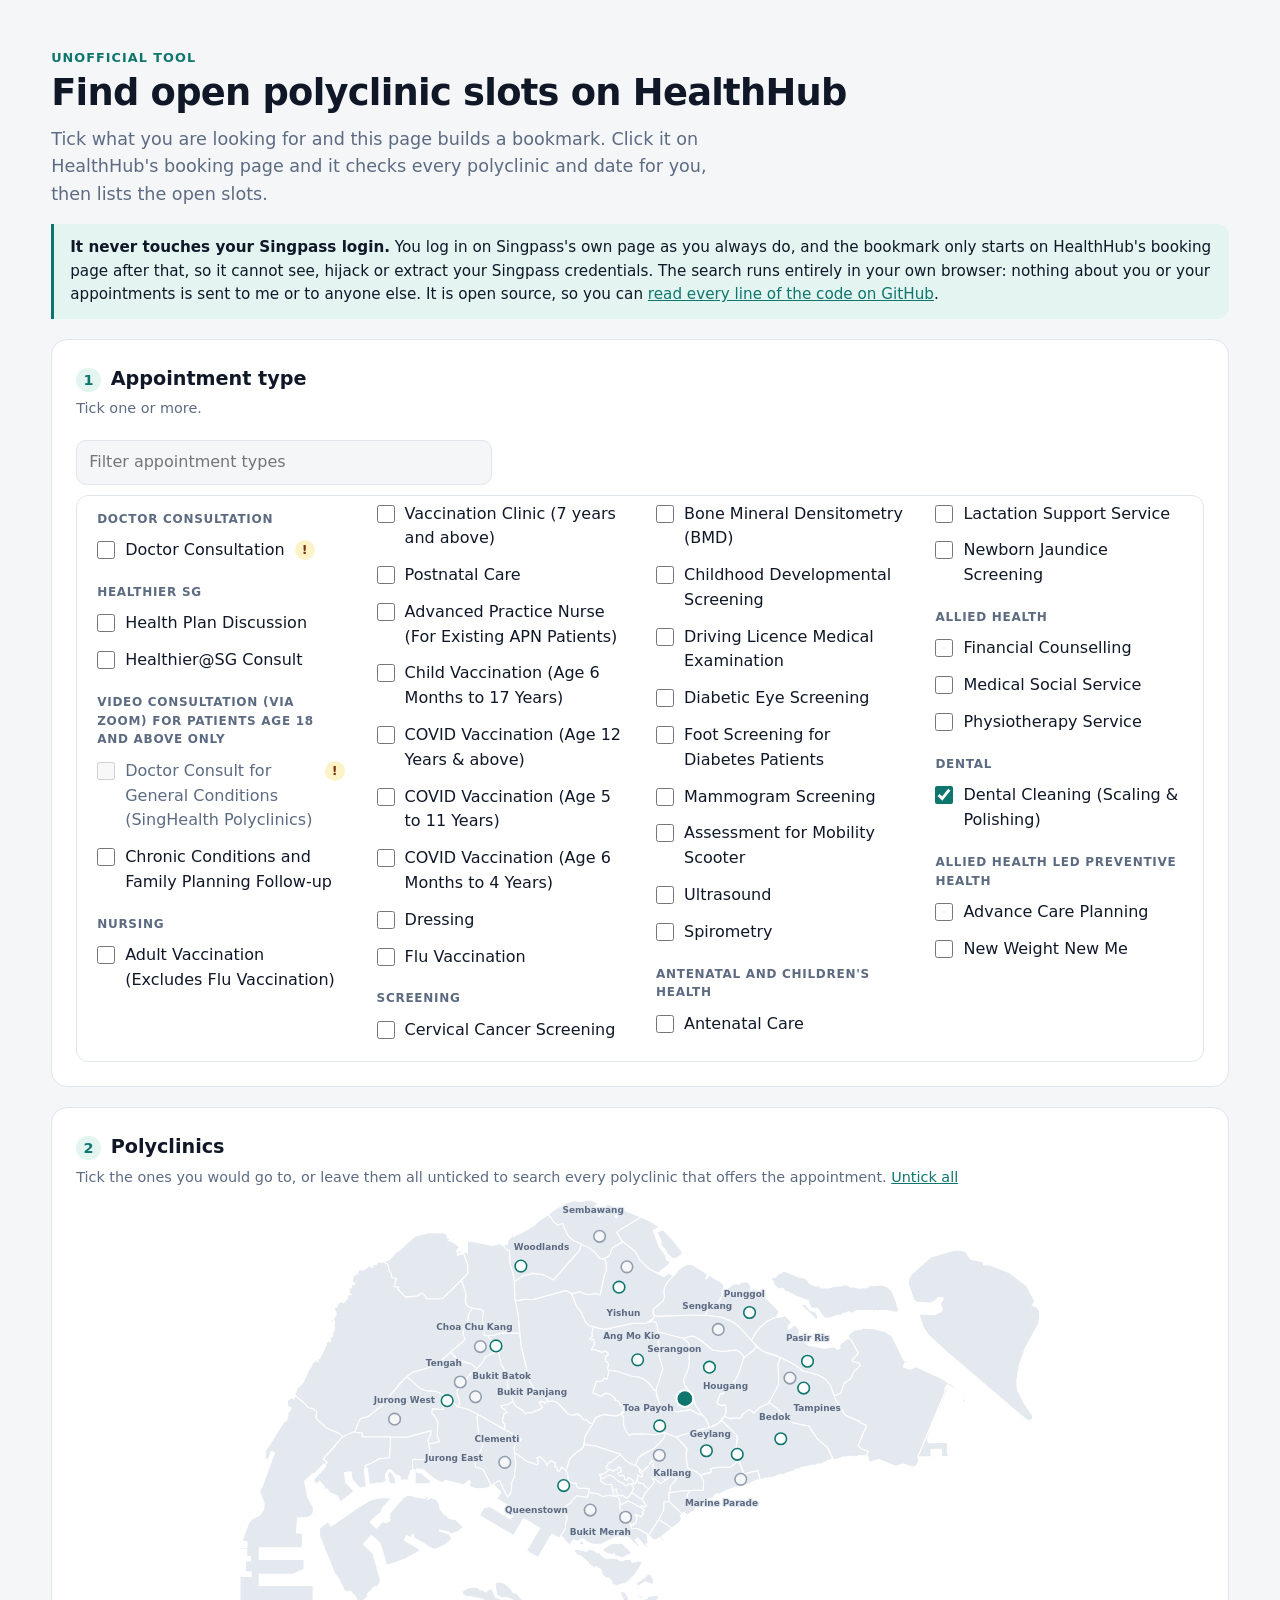
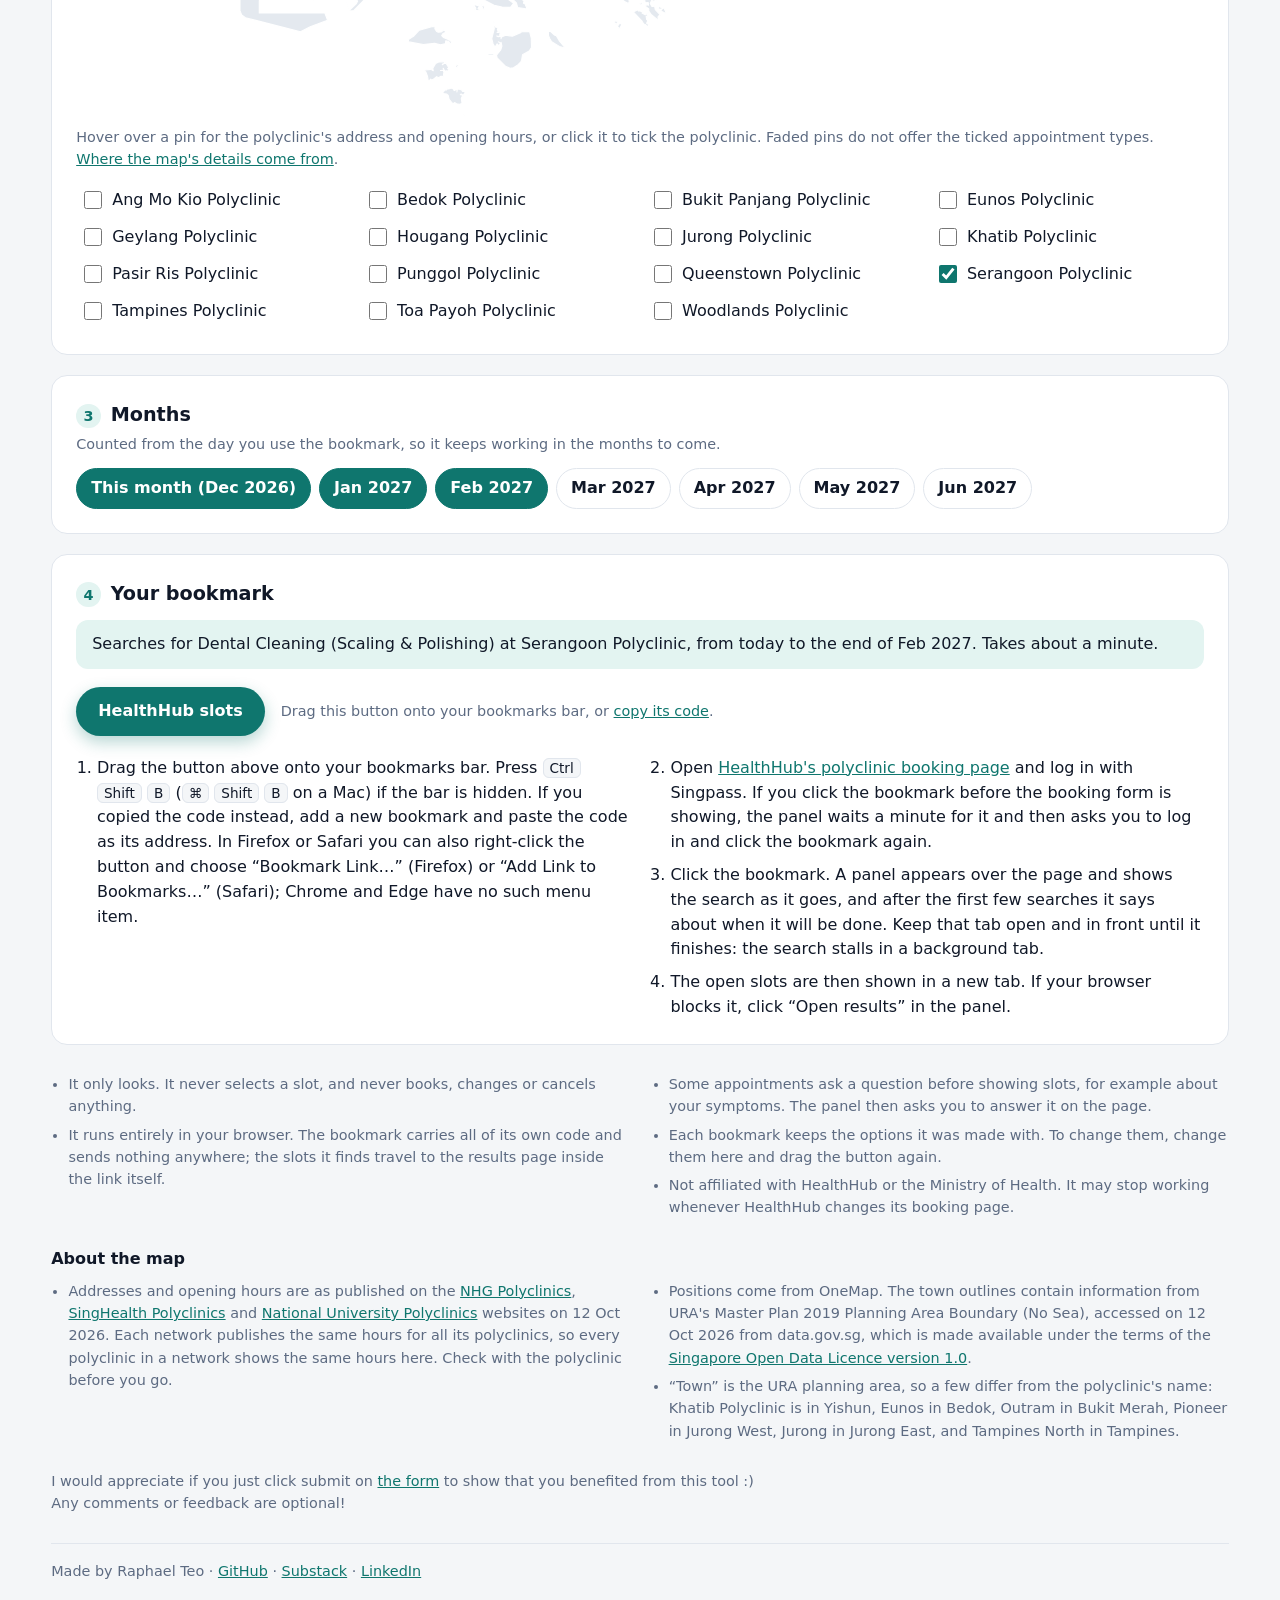
==== commit dc1629ae: "Link the feedback form from the main page too Co-Authored-By: Claude Opus 5.5 <noreply@anthropic.com" ====
--- a/docs/index.html
+++ b/docs/index.html
@@ -76,6 +76,9 @@
       </ul>
     </section>
 
+    <p class="notes">I would appreciate if you just click submit on <a href="https://forms.gle/4JW96S9wJqR1uezdA" target="_blank" rel="noopener">the form</a> to show that you benefited from this tool :)<br>
+      Any comments or feedback are optional!</p>
+
     <footer>
       Made by Raphael Teo ·
       <a href="https://github.com/RaphaelTeo" target="_blank" rel="noopener">GitHub</a> ·
